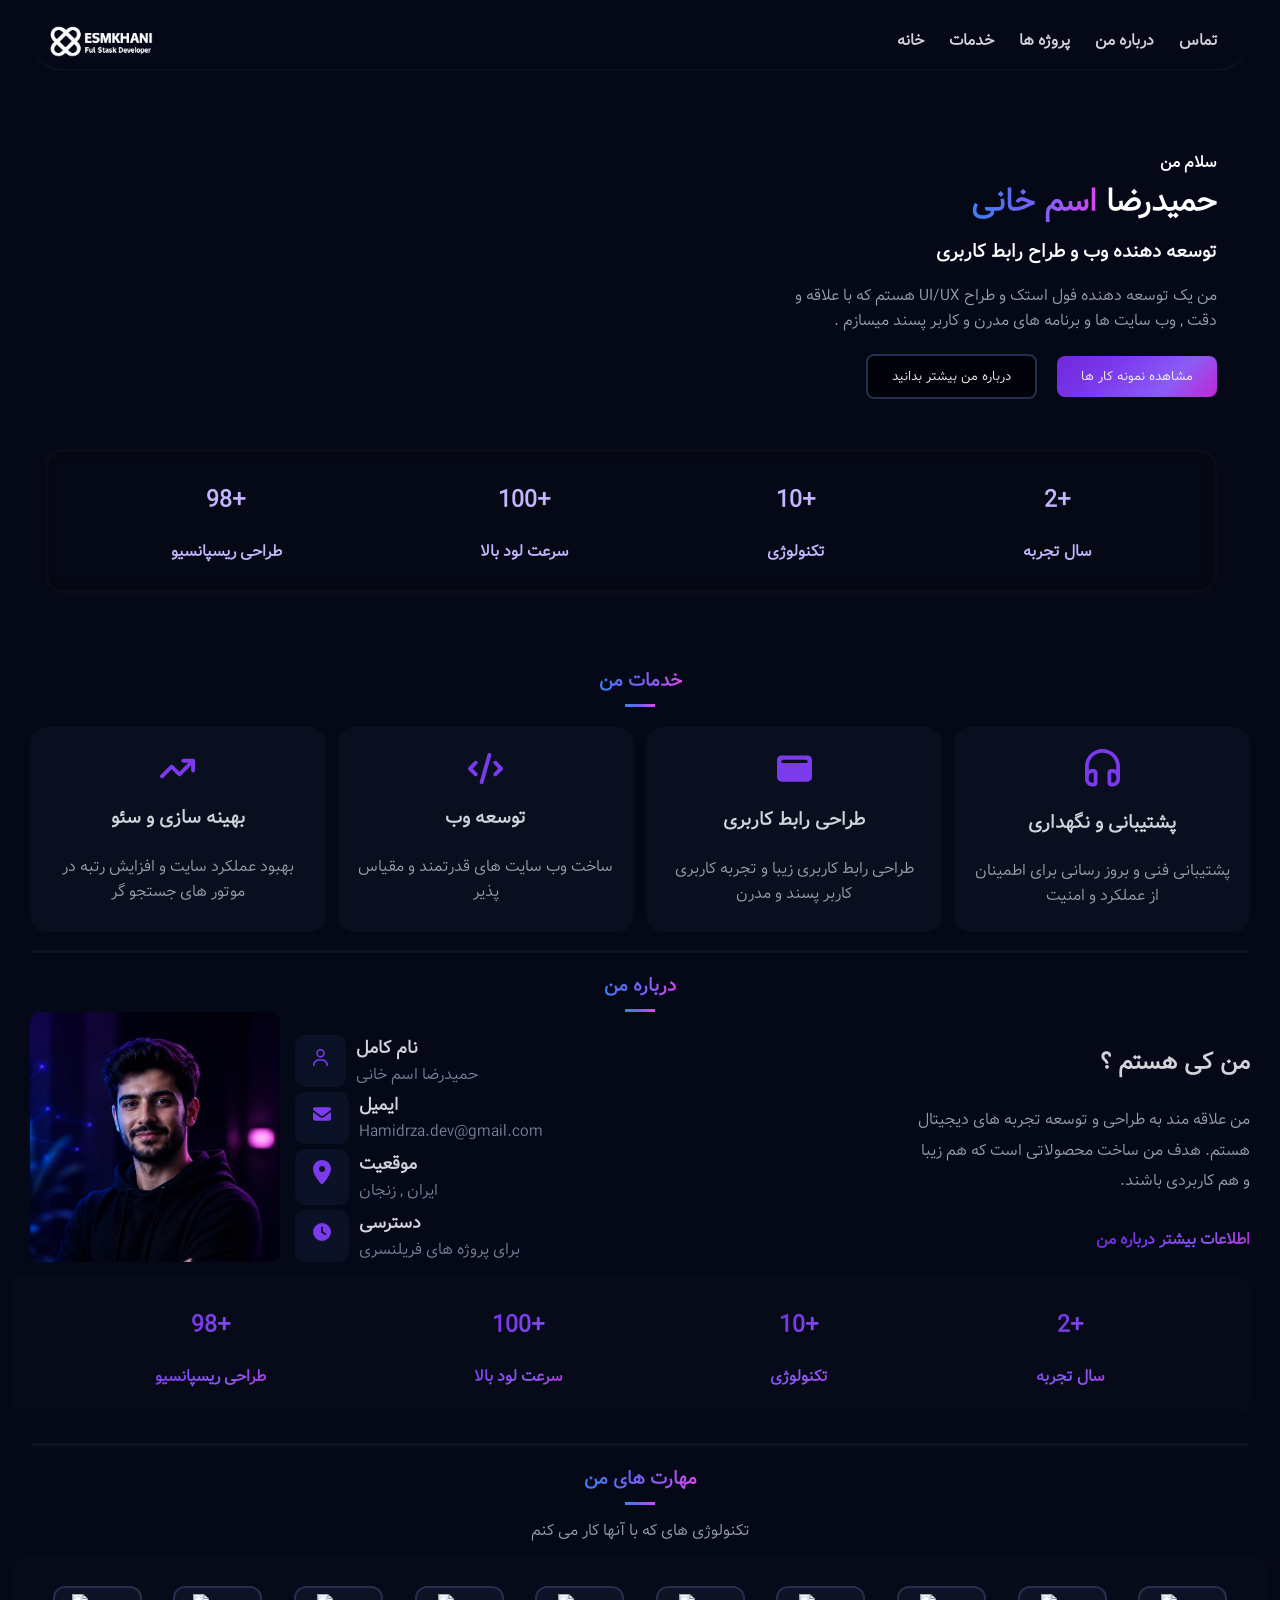
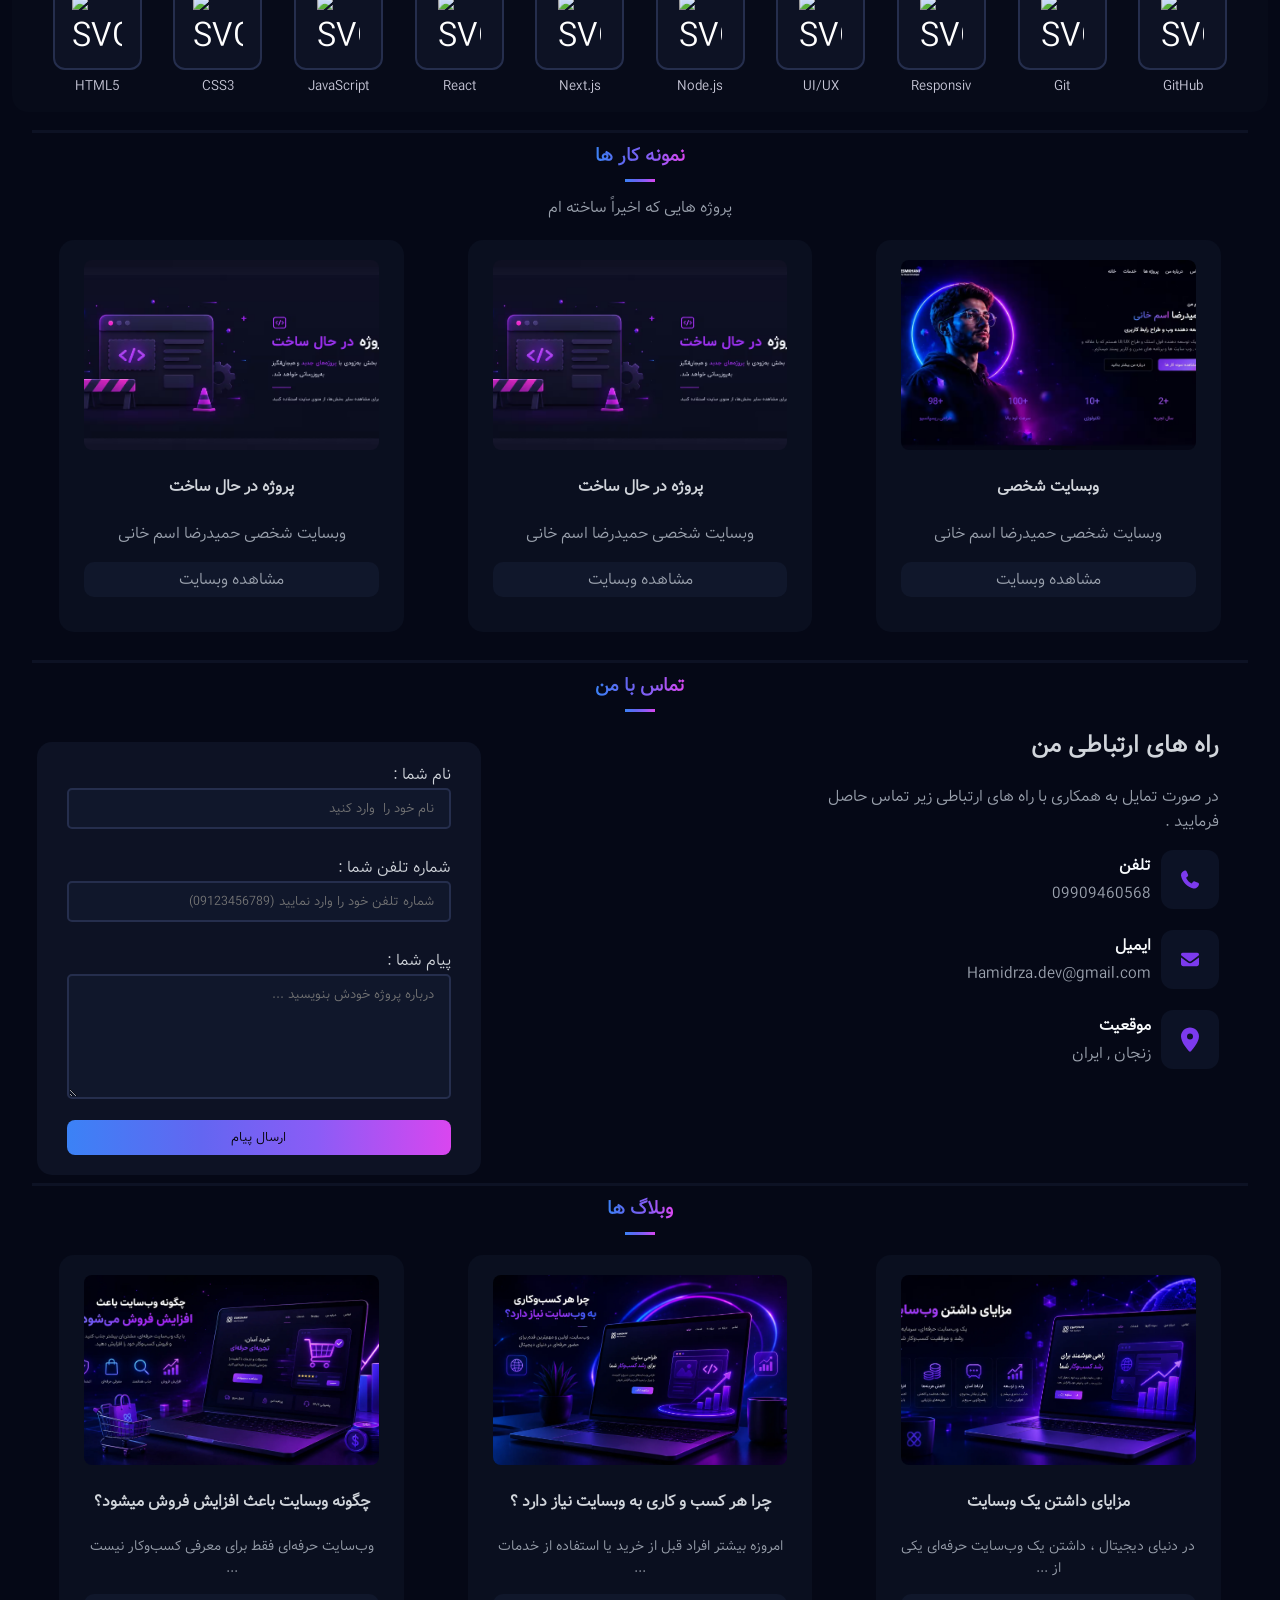
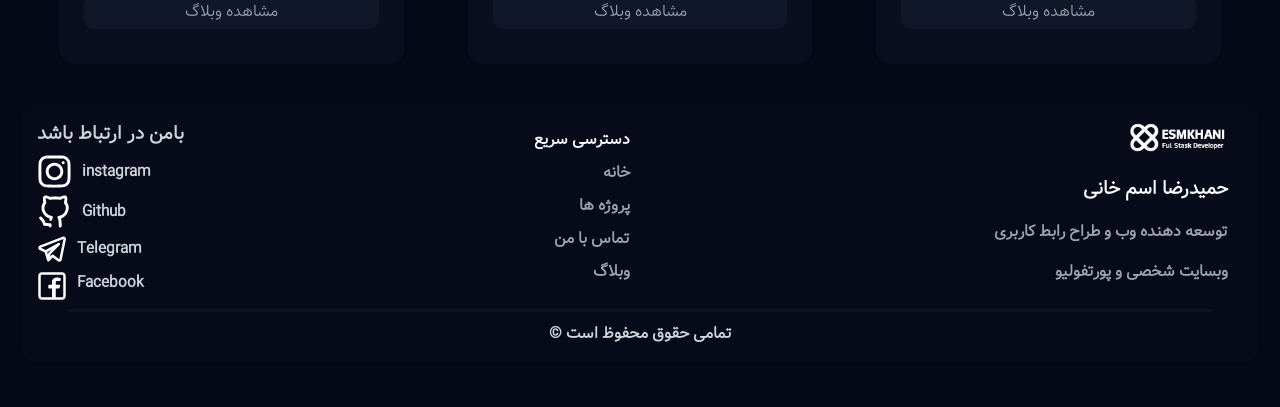
==== index.html @ 7248d500 "Add files via upload" ====
<!DOCTYPE html>
<html lang="fa">

    <head>
        <meta charset="UTF-8">
        <meta name="viewport" content="width=device-width, initial-scale=1.0">
        <title>وبسایت شخصی حمیدرضا اسم خانی | توسعه دهنده وب</title>
        <!-- CSS Links -->
        <link rel="stylesheet" href="/assets/CSS/Style.css">
        <!-- Favicon links -->
        <link rel="shortcut icon" href="/assets/Images/Navbar/icon.svg"
            type="image/x-icon" width="500px">
        <!-- Font-Load -->
        <link rel="preload" href="/assets/Fonts/Vazir-Font/Vazir-Light.woff2"
            as="font" type="font/woff2" crossorigin>
        <!-- Hero -->
        <link rel="preload" as="image" href="/assets/Images/Hero/Hero-bg.avif"
            fetchpriority="high">
        <link rel="preload" as="image"
            href="/assets/Images/Hero/Hero-bg-Mobile.avif" fetchpriority="high">
    </head>

    <body>
        <!-- NAV -->
        <nav id="navbar">
            <div class="navbar-content">
                <div class="nav-logo-icon"><img
                        src="/assets/Images/Navbar/logo.svg" alt="Navbar-Logo"
                        width="140px"
                        fetchpriority="high"></div>
                <ul class="nav-links">
                    <li><a href="#home" class="active">خانه</a></li>
                    <li><a href="#services">خدمات</a></li>
                    <li><a href="#projects">پروژه ها</a></li>
                    <li><a href="#about">درباره من</a></li>
                    <li><a href="#contact">تماس</a></li>
                </ul>
                <svg xmlns="http://www.w3.org/2000/svg" id="bars"
                    viewBox="0 0 448 512"><!--!Font Awesome Free v7.3.0 by @fontawesome - https://fontawesome.com License - https://fontawesome.com/license/free Copyright 2026 Fonticons, Inc.-->
                    <path fill="currentColor"
                        d="M0 96C0 78.3 14.3 64 32 64l384 0c17.7 0 32 14.3 32 32s-14.3 32-32 32L32 128C14.3 128 0 113.7 0 96zM0 256c0-17.7 14.3-32 32-32l384 0c17.7 0 32 14.3 32 32s-14.3 32-32 32L32 288c-17.7 0-32-14.3-32-32zM448 416c0 17.7-14.3 32-32 32L32 448c-17.7 0-32-14.3-32-32s14.3-32 32-32l384 0c17.7 0 32 14.3 32 32z" />
                </svg>
            </div>
            <!-- hidden  -->
            <div class="logo-nav">
                <img src="/assets/images/Navbar/logo.svg" alt="navbar-logo"
                    loading="lazy" />
            </div>

            <div class="mobile-list" dir="rtl">
                <div class="logo-in-list">
                    <img src="/assets/Images/Navbar/icon.svg" alt="logo"
                        loading="lazy" />
                    <svg xmlns="http://www.w3.org/2000/svg" id="xmark"
                        viewBox="0 0 384 512"><!--!Font Awesome Free v7.3.0 by @fontawesome - https://fontawesome.com License - https://fontawesome.com/license/free Copyright 2026 Fonticons, Inc.-->
                        <path fill="currentColor"
                            d="M55.1 73.4c-12.5-12.5-32.8-12.5-45.3 0s-12.5 32.8 0 45.3L147.2 256 9.9 393.4c-12.5 12.5-12.5 32.8 0 45.3s32.8 12.5 45.3 0L192.5 301.3 329.9 438.6c12.5 12.5 32.8 12.5 45.3 0s12.5-32.8 0-45.3L237.8 256 375.1 118.6c12.5-12.5 12.5-32.8 0-45.3s-32.8-12.5-45.3 0L192.5 210.7 55.1 73.4z" />
                    </svg>
                </div>
                <div class="list-in">
                    <ul>
                        <li>
                            <svg xmlns="http://www.w3.org/2000/svg" id="home"
                                viewBox="0 0 512 512"><!--!Font Awesome Free v7.3.0 by @fontawesome - https://fontawesome.com License - https://fontawesome.com/license/free Copyright 2026 Fonticons, Inc.-->
                                <path fill="currentColor"
                                    d="M240 6.1c9.1-8.2 22.9-8.2 32 0l232 208c9.9 8.8 10.7 24 1.8 33.9s-24 10.7-33.9 1.8l-8-7.2 0 205.3c0 35.3-28.7 64-64 64l-288 0c-35.3 0-64-28.7-64-64l0-205.3-8 7.2c-9.9 8.8-25 8-33.9-1.8s-8-25 1.8-33.9L240 6.1zm16 50.1L96 199.7 96 448c0 8.8 7.2 16 16 16l48 0 0-104c0-39.8 32.2-72 72-72l48 0c39.8 0 72 32.2 72 72l0 104 48 0c8.8 0 16-7.2 16-16l0-248.3-160-143.4zM208 464l96 0 0-104c0-13.3-10.7-24-24-24l-48 0c-13.3 0-24 10.7-24 24l0 104z" />
                            </svg> <a href="#hero">
                                خانه
                            </a>
                        </li>
                        <li>
                            <svg xmlns="http://www.w3.org/2000/svg" id="user"
                                viewBox="0 0 448 512"><!--!Font Awesome Free v7.3.0 by @fontawesome - https://fontawesome.com License - https://fontawesome.com/license/free Copyright 2026 Fonticons, Inc.-->
                                <path fill="currentColor"
                                    d="M144 128a80 80 0 1 1 160 0 80 80 0 1 1 -160 0zm208 0a128 128 0 1 0 -256 0 128 128 0 1 0 256 0zM48 480c0-70.7 57.3-128 128-128l96 0c70.7 0 128 57.3 128 128l0 8c0 13.3 10.7 24 24 24s24-10.7 24-24l0-8c0-97.2-78.8-176-176-176l-96 0C78.8 304 0 382.8 0 480l0 8c0 13.3 10.7 24 24 24s24-10.7 24-24l0-8z" />
                            </svg> <a href="#about">
                                درباره من
                            </a>
                        </li>
                        <li>
                            <svg xmlns="http://www.w3.org/2000/svg"
                                id="open-folder"
                                viewBox="0 0 576 512"><!--!Font Awesome Free v7.3.0 by @fontawesome - https://fontawesome.com License - https://fontawesome.com/license/free Copyright 2026 Fonticons, Inc.-->
                                <path fill="currentColor"
                                    d="M97.5 400l50-160 379.4 0-50 160-379.4 0zm190.7 48L477 448c21 0 39.6-13.6 45.8-33.7l50-160c9.7-30.9-13.4-62.3-45.8-62.3l-379.4 0c-21 0-39.6 13.6-45.8 33.7L80.2 294.4 80.2 96c0-8.8 7.2-16 16-16l138.7 0c3.5 0 6.8 1.1 9.6 3.2L282.9 112c13.8 10.4 30.7 16 48 16l117.3 0c8.8 0 16 7.2 16 16l48 0c0-35.3-28.7-64-64-64L330.9 80c-6.9 0-13.7-2.2-19.2-6.4L273.3 44.8C262.2 36.5 248.8 32 234.9 32L96.2 32c-35.3 0-64 28.7-64 64l0 288c0 35.3 28.7 64 64 64l192 0z" />
                            </svg> <a href="#projects">پروژه ها</a>
                        </li>
                        <li>
                            <svg xmlns="http://www.w3.org/2000/svg"
                                id="laptop-code"
                                viewBox="0 0 640 512"><!--!Font Awesome Free v7.3.0 by @fontawesome - https://fontawesome.com License - https://fontawesome.com/license/free Copyright 2026 Fonticons, Inc.-->
                                <path fill="currentColor"
                                    d="M64 96c0-35.3 28.7-64 64-64l384 0c35.3 0 64 28.7 64 64l0 240-64 0 0-240-384 0 0 240-64 0 0-240zM0 403.2C0 392.6 8.6 384 19.2 384l601.6 0c10.6 0 19.2 8.6 19.2 19.2 0 42.4-34.4 76.8-76.8 76.8L76.8 480C34.4 480 0 445.6 0 403.2zM281 209l-31 31 31 31c9.4 9.4 9.4 24.6 0 33.9s-24.6 9.4-33.9 0l-48-48c-9.4-9.4-9.4-24.6 0-33.9l48-48c9.4-9.4 24.6-9.4 33.9 0s9.4 24.6 0 33.9zM393 175l48 48c9.4 9.4 9.4 24.6 0 33.9l-48 48c-9.4 9.4-24.6 9.4-33.9 0s-9.4-24.6 0-33.9l31-31-31-31c-9.4-9.4-9.4-24.6 0-33.9s24.6-9.4 33.9 0z" />
                            </svg> <a href="#service">خدمات</a>
                        </li>
                        <li>
                            <svg xmlns="http://www.w3.org/2000/svg" id="phone"
                                viewBox="0 0 512 512"><!--!Font Awesome Free v7.3.0 by @fontawesome - https://fontawesome.com License - https://fontawesome.com/license/free Copyright 2026 Fonticons, Inc.-->
                                <path fill="currentColor"
                                    d="M160.2 25C152.3 6.1 131.7-3.9 112.1 1.4l-5.5 1.5c-64.6 17.6-119.8 80.2-103.7 156.4 37.1 175 174.8 312.7 349.8 349.8 76.3 16.2 138.8-39.1 156.4-103.7l1.5-5.5c5.4-19.7-4.7-40.3-23.5-48.1l-97.3-40.5c-16.5-6.9-35.6-2.1-47 11.8l-38.6 47.2C233.9 335.4 177.3 277 144.8 205.3L189 169.3c13.9-11.3 18.6-30.4 11.8-47L160.2 25z" />
                            </svg> <a href="#">تماس با من</a>
                        </li>
                    </ul>
                </div>
            </div>
        </nav>
        <!-- HERO -->
        <section id="Hero" dir="rtl">
            <div class="hero-overlay"></div>
            <div class="hero-texts">
                <h4>سلام من</h4>
                <h1>حمیدرضا <span class="span-hero">اسم خانی</span></h1>
                <h3>توسعه دهنده وب و طراح رابط کاربری</h3>
                <p>من یک توسعه دهنده فول استک و طراح UI/UX هستم که با علاقه
                    و<br>دقت , وب سایت ها و برنامه های مدرن و کاربر
                    پسند میسازم .</p>
                <button class="btn-hero btn-1"><a href>مشاهده نمونه کار
                        ها</a></button><button class="btn-hero btn-2"><a
                        href>درباره من بیشتر بدانید</a></button>
            </div>
            <div class="hero-card">
                <div class="card-hero">
                    <h1>+2</h1>
                    <p>سال تجربه</p>
                </div>
                <div class="card-hero">
                    <h1>+10</h1>
                    <p>تکنولوژی</p>
                </div>
                <div class="card-hero">
                    <h1>+100</h1>
                    <p>سرعت لود بالا</p>
                </div>
                <div class="card-hero">
                    <h1>+98</h1>
                    <p>طراحی ریسپانسیو</p>
                </div>
            </div>
        </section>
        <!-- services -->
        <section id="service">
            <a href id="services" aria-label="services"></a>
            <div class="title">
                <h3>خدمات من</h3>
            </div>
            <div class="service-cards">
                <div class="service-card"> <svg
                        xmlns="http://www.w3.org/2000/svg" id="arrow-trend-up"
                        viewBox="0 0 576 512"><!--!Font Awesome Pro v7.3.0 by @fontawesome - https://fontawesome.com License - https://fontawesome.com/license (Commercial License) Copyright 2026 Fonticons, Inc.-->
                        <path fill="currentColor"
                            d="M384 160c-17.7 0-32-14.3-32-32s14.3-32 32-32l160 0c17.7 0 32 14.3 32 32l0 160c0 17.7-14.3 32-32 32s-32-14.3-32-32l0-82.7-169.4 169.4c-12.5 12.5-32.8 12.5-45.3 0L192 269.3 54.6 406.6c-12.5 12.5-32.8 12.5-45.3 0s-12.5-32.8 0-45.3l160-160c12.5-12.5 32.8-12.5 45.3 0L320 306.7 466.7 160 384 160z" />
                    </svg>
                    <h3>بهینه سازی و سئو</h3>
                    <p>بهبود عملکرد سایت و افزایش رتبه در موتور های جستجو گر</p>
                </div>
                <div class="service-card"><svg
                        xmlns="http://www.w3.org/2000/svg" id="code"
                        viewBox="0 0 576 512"><!--!Font Awesome Free v7.3.0 by @fontawesome - https://fontawesome.com License - https://fontawesome.com/license/free Copyright 2026 Fonticons, Inc.-->
                        <path fill="currentColor"
                            d="M360.8 1.2c-17-4.9-34.7 5-39.6 22l-128 448c-4.9 17 5 34.7 22 39.6s34.7-5 39.6-22l128-448c4.9-17-5-34.7-22-39.6zm64.6 136.1c-12.5 12.5-12.5 32.8 0 45.3l73.4 73.4-73.4 73.4c-12.5 12.5-12.5 32.8 0 45.3s32.8 12.5 45.3 0l96-96c12.5-12.5 12.5-32.8 0-45.3l-96-96c-12.5-12.5-32.8-12.5-45.3 0zm-274.7 0c-12.5-12.5-32.8-12.5-45.3 0l-96 96c-12.5 12.5-12.5 32.8 0 45.3l96 96c12.5 12.5 32.8 12.5 45.3 0s12.5-32.8 0-45.3L77.3 256 150.6 182.6c12.5-12.5 12.5-32.8 0-45.3z" />
                    </svg>
                    <h3>توسعه وب</h3>
                    <p>ساخت وب سایت های قدرتمند و مقیاس پذیر</p>
                </div>
                <div class="service-card"><svg
                        xmlns="http://www.w3.org/2000/svg" id="window-maximize"
                        viewBox="0 0 512 512"><!--!Font Awesome Free v7.3.0 by @fontawesome - https://fontawesome.com License - https://fontawesome.com/license/free Copyright 2026 Fonticons, Inc.-->
                        <path fill="currentColor"
                            d="M64 64C28.7 64 0 92.7 0 128L0 384c0 35.3 28.7 64 64 64l384 0c35.3 0 64-28.7 64-64l0-256c0-35.3-28.7-64-64-64L64 64zm24 64l336 0c13.3 0 24 10.7 24 24s-10.7 24-24 24L88 176c-13.3 0-24-10.7-24-24s10.7-24 24-24z" />
                    </svg>
                    <h3>طراحی رابط کاربری</h3>
                    <p>طراحی رابط کاربری زیبا و تجربه کاربری کاربر
                        پسند و مدرن</p>
                </div>
                <div class="service-card"><svg
                        xmlns="http://www.w3.org/2000/svg" id="headset"
                        viewBox="0 0 448 512"><!--!Font Awesome Free v7.3.0 by @fontawesome - https://fontawesome.com License - https://fontawesome.com/license/free Copyright 2026 Fonticons, Inc.-->
                        <path fill="currentColor"
                            d="M48 224c0-97.2 78.8-176 176-176s176 78.8 176 176l0 44.8c-14.1-8.2-30.5-12.8-48-12.8l-16 0c-26.5 0-48 21.5-48 48l0 128c0 26.5 21.5 48 48 48l16 0c53 0 96-43 96-96l0-160C448 100.3 347.7 0 224 0S0 100.3 0 224L0 384c0 53 43 96 96 96l16 0c26.5 0 48-21.5 48-48l0-128c0-26.5-21.5-48-48-48l-16 0c-17.5 0-33.9 4.7-48 12.8L48 224zm0 128c0-26.5 21.5-48 48-48l16 0 0 128-16 0c-26.5 0-48-21.5-48-48l0-32zm352 0l0 32c0 26.5-21.5 48-48 48l-16 0 0-128 16 0c26.5 0 48 21.5 48 48z" />
                    </svg>
                    <h3>پشتیبانی و نگهداری</h3>
                    <p>پشتیبانی فنی و بروز رسانی برای اطمینان از
                        عملکرد و امنیت</p>
                </div>
            </div>
        </section>
        <hr>
        <!-- About -->
        <section id="About" dir="rtl">
            <a href id="about" aria-label="about"></a>
            <div class="title">
                <h3>درباره من</h3>
            </div>
            <div class="about">
                <div class="about-texts">
                    <h3>من کی هستم ؟</h3>
                    <p>من علاقه مند به طراحی و توسعه تجربه های دیجیتال <br>هستم.
                        هدف من ساخت محصولاتی است که هم زیبا<br> و
                        هم
                        کاربردی
                        باشند.</p>
                    <a href>اطلاعات بیشتر درباره من</a><i></i>
                </div>
                <div class="about-card">
                    <div class="cards-about" dir="rtl">
                        <div class="about-cards" dir="ltr">
                            <div class="i-in"><svg
                                    xmlns="http://www.w3.org/2000/svg" id="user"
                                    viewBox="0 0 448 512"><!--!Font Awesome Free v7.3.0 by @fontawesome - https://fontawesome.com License - https://fontawesome.com/license/free Copyright 2026 Fonticons, Inc.-->
                                    <path fill="currentColor"
                                        d="M144 128a80 80 0 1 1 160 0 80 80 0 1 1 -160 0zm208 0a128 128 0 1 0 -256 0 128 128 0 1 0 256 0zM48 480c0-70.7 57.3-128 128-128l96 0c70.7 0 128 57.3 128 128l0 8c0 13.3 10.7 24 24 24s24-10.7 24-24l0-8c0-97.2-78.8-176-176-176l-96 0C78.8 304 0 382.8 0 480l0 8c0 13.3 10.7 24 24 24s24-10.7 24-24l0-8z" />
                                </svg></div>
                            <div class="text-card-abt">
                                <p>نام کامل</p>
                                <p>حمیدرضا اسم خانی</p>
                            </div>
                        </div>
                        <div class="about-cards" dir="ltr">
                            <div class="i-in"> <svg
                                    xmlns="http://www.w3.org/2000/svg"
                                    id="email"
                                    viewBox="0 0 512 512"><!--!Font Awesome Free v7.3.0 by @fontawesome - https://fontawesome.com License - https://fontawesome.com/license/free Copyright 2026 Fonticons, Inc.-->
                                    <path fill="currentColor"
                                        d="M48 64c-26.5 0-48 21.5-48 48 0 15.1 7.1 29.3 19.2 38.4l208 156c17.1 12.8 40.5 12.8 57.6 0l208-156c12.1-9.1 19.2-23.3 19.2-38.4 0-26.5-21.5-48-48-48L48 64zM0 196L0 384c0 35.3 28.7 64 64 64l384 0c35.3 0 64-28.7 64-64l0-188-198.4 148.8c-34.1 25.6-81.1 25.6-115.2 0L0 196z" />
                                </svg></div>
                            <div class="text-card-abt">
                                <p>ایمیل</p>
                                <p>Hamidrza.dev@gmail.com</p>
                            </div>
                        </div>
                        <div class="about-cards" dir="ltr">
                            <div class="i-in"><svg
                                    xmlns="http://www.w3.org/2000/svg"
                                    id="location"
                                    viewBox="0 0 384 512"><!--!Font Awesome Free v7.3.0 by @fontawesome - https://fontawesome.com License - https://fontawesome.com/license/free Copyright 2026 Fonticons, Inc.-->
                                    <path fill="currentColor"
                                        d="M0 188.6C0 84.4 86 0 192 0S384 84.4 384 188.6c0 119.3-120.2 262.3-170.4 316.8-11.8 12.8-31.5 12.8-43.3 0-50.2-54.5-170.4-197.5-170.4-316.8zM192 256a64 64 0 1 0 0-128 64 64 0 1 0 0 128z" />
                                </svg></div>
                            <div class="text-card-abt">
                                <p>موقعیت</p>
                                <p>ایران , زنجان</p>
                            </div>
                        </div>
                        <div class="about-cards" dir="ltr">
                            <div class="i-in"> <svg
                                    xmlns="http://www.w3.org/2000/svg"
                                    id="clock"
                                    viewBox="0 0 512 512"><!--!Font Awesome Free v7.3.0 by @fontawesome - https://fontawesome.com License - https://fontawesome.com/license/free Copyright 2026 Fonticons, Inc.-->
                                    <path fill="currentColor"
                                        d="M256 0a256 256 0 1 1 0 512 256 256 0 1 1 0-512zM232 120l0 136c0 8 4 15.5 10.7 20l96 64c11 7.4 25.9 4.4 33.3-6.7s4.4-25.9-6.7-33.3L280 243.2 280 120c0-13.3-10.7-24-24-24s-24 10.7-24 24z" />
                                </svg></div>
                            <div class="text-card-abt">
                                <p>دسترسی</p>
                                <p>برای پروژه های فریلنسری</p>
                            </div>
                        </div>
                    </div>
                    <img src="/assets/Images/About/About.avif" alt="About"
                        width="280px" height="280px" loading="lazy">
                </div>
            </div>
            <div class="hero-card1">
                <div class="card-hero1">
                    <h1>+2</h1>
                    <p>سال تجربه</p>
                </div>
                <div class="card-hero1">
                    <h1>+10</h1>
                    <p>تکنولوژی</p>
                </div>
                <div class="card-hero1">
                    <h1>+100</h1>
                    <p>سرعت لود بالا</p>
                </div>
                <div class="card-hero1">
                    <h1>+98</h1>
                    <p>طراحی ریسپانسیو</p>
                </div>
            </div>
        </section>
        <hr>
        <!-- Skills -->
        <section id="skill">
            <div class="title-siklls">
                <div class="title">
                    <h3>مهارت های من</h3>
                </div>
                <p>تکنولوژی های که با آنها کار می کنم </p>
            </div>
            <div class="card">
                <div class="title1">
                    <svg width="22" height="22" viewBox="0 0 24 24"
                        fill="currentColor">
                        <path
                            d="M12 2L2 7l10 5 10-5-10-5zM2 17l10 5 10-5M2 12l10 5 10-5" />
                    </svg>
                    مهارت ها
                </div>

                <div class="stack-flex">
                    <div class="stack-item">
                        <div class="icon-box"><img
                                src="/assets/images/Skills/icons8-html-5-48.svg"
                                alt="SVG" width="50px"
                                loading="lazy">
                        </div>
                        <span>HTML5</span>
                    </div>
                    <div class="stack-item">
                        <div class="icon-box"><img
                                src="/assets/images/Skills/icons8-css3-96.svg"
                                alt="SVG" width="50px"
                                loading="lazy">
                        </div>
                        <span>CSS3</span>
                    </div>
                    <div class="stack-item">
                        <div class="icon-box"><img
                                src="/assets/images/Skills/javascript-svgrepo-com.svg"
                                alt="SVG"
                                loading="lazy" width="43px"></div>
                        <span>JavaScript</span>
                    </div>
                    <div class="stack-item">
                        <div class="icon-box"><img
                                src="/assets/images/Skills/react-svgrepo-com.svg"
                                alt="SVG" width="43px"
                                loading="lazy">
                        </div>
                        <span>React</span>
                    </div>
                    <div class="stack-item">
                        <div class="icon-box"><img
                                src="/assets/images/Skills/next-dot-js-svgrepo-com.svg"
                                alt="SVG"
                                width="43px" loading="lazy"></div>
                        <span>Next.js</span>
                    </div>
                    <div class="stack-item">
                        <div class="icon-box"><img
                                src="/assets/images/Skills/node-js-svgrepo-com.svg"
                                alt="SVG"
                                width="43px" loading="lazy">
                        </div>
                        <span>Node.js</span>
                    </div>
                    <div class="stack-item">
                        <div class="icon-box"><img
                                src="/assets/images/Skills/design-systems-svgrepo-com.svg"
                                alt="SVG"
                                loading="lazy" width="43px"></div>
                        <span>UI/UX</span>
                    </div>
                    <div class="stack-item">
                        <div class="icon-box">
                            <img
                                src="/assets/images/Skills/website-program-svgrepo-com-1.svg"
                                alt="SVG" width="43px">
                        </div>
                        <span>Responsiv</span>
                    </div>
                    <div class="stack-item">
                        <div class="icon-box"><img
                                src="/assets/images/Skills/git-svgrepo-com.svg"
                                alt="SVG" width="43px"
                                loading="lazy">
                        </div>
                        <span>Git</span>
                    </div>
                    <div class="stack-item">
                        <div class="icon-box"><img
                                src="/assets/images/Skills/github-color-svgrepo-com.svg"
                                alt="SVG"
                                width="43px" loading="lazy"></div>
                        <span>GitHub</span>
                    </div>

                </div>
            </div>
        </section>
        <hr>
        <!-- projects -->
        <section id="Projects">
            <a href="#" id="projects"></a>
            <div class="title-siklls">

                <div class="title">
                    <h3>نمونه کار ها</h3>
                </div>
                <p>پروژه هایی که اخیراً ساخته ام</p>
            </div>
            <div class="card-Projects" dir="rtl">
                <div class="card-project"><img
                        src="/assets/Images/Projects/Projects-pic.avif"
                        alt="image" loading="lazy">
                    <h4>وبسایت شخصی</h4>
                    <p>وبسایت شخصی حمیدرضا اسم خانی</p><button><a href>مشاهده
                            وبسایت</a></button>
                </div>
                <div class="card-project"><img
                        src="/assets/Images/Projects/projeect-img.avif"
                        alt="image" loading="lazy">
                    <h4>پروژه در حال ساخت</h4>
                    <p>وبسایت شخصی حمیدرضا اسم خانی</p><button><a href>مشاهده
                            وبسایت</a></button>
                </div>
                <div class="card-project"><img
                        src="/assets/Images/Projects/projeect-img.avif"
                        alt="image" loading="lazy">
                    <h4>پروژه در حال ساخت</h4>
                    <p>وبسایت شخصی حمیدرضا اسم خانی</p><button><a href>مشاهده
                            وبسایت</a></button>
                </div>
            </div>
        </section>
        <hr>
        <!-- contact -->
        <section id="contact" dir="rtl">
            <a href="#" id="contact"></a>
            <div class="title">
                <h3>تماس با من</h3>
            </div>
            <div class="cont-c">
                <div class="txt-cont">
                    <h2 class="p-i">راه های ارتباطی من</h2>
                    <p class="p-i">در صورت تمایل به همکاری با راه های ارتباطی
                        زیر تماس حاصل <br>فرمایید .</p>
                    <div class="cont">
                        <div class="contact"><svg
                                xmlns="http://www.w3.org/2000/svg" id="phone"
                                viewBox="0 0 512 512"><!--!Font Awesome Free v7.3.0 by @fontawesome - https://fontawesome.com License - https://fontawesome.com/license/free Copyright 2026 Fonticons, Inc.-->
                                <path fill="currentColor"
                                    d="M160.2 25C152.3 6.1 131.7-3.9 112.1 1.4l-5.5 1.5c-64.6 17.6-119.8 80.2-103.7 156.4 37.1 175 174.8 312.7 349.8 349.8 76.3 16.2 138.8-39.1 156.4-103.7l1.5-5.5c5.4-19.7-4.7-40.3-23.5-48.1l-97.3-40.5c-16.5-6.9-35.6-2.1-47 11.8l-38.6 47.2C233.9 335.4 177.3 277 144.8 205.3L189 169.3c13.9-11.3 18.6-30.4 11.8-47L160.2 25z" />
                            </svg>
                            <div class="cont-txt">
                                <p>تلفن</p>
                                <p>09909460568</p>
                            </div>
                        </div>
                        <div class="contact">
                            <svg xmlns="http://www.w3.org/2000/svg" id="email"
                                viewBox="0 0 512 512"><!--!Font Awesome Free v7.3.0 by @fontawesome - https://fontawesome.com License - https://fontawesome.com/license/free Copyright 2026 Fonticons, Inc.-->
                                <path fill="currentColor"
                                    d="M48 64c-26.5 0-48 21.5-48 48 0 15.1 7.1 29.3 19.2 38.4l208 156c17.1 12.8 40.5 12.8 57.6 0l208-156c12.1-9.1 19.2-23.3 19.2-38.4 0-26.5-21.5-48-48-48L48 64zM0 196L0 384c0 35.3 28.7 64 64 64l384 0c35.3 0 64-28.7 64-64l0-188-198.4 148.8c-34.1 25.6-81.1 25.6-115.2 0L0 196z" />
                            </svg>
                            <div class="cont-txt">
                                <p>ایمیل</p>
                                <p>Hamidrza.dev@gmail.com</p>
                            </div>
                        </div>
                        <div class="contact">
                            <svg xmlns="http://www.w3.org/2000/svg"
                                id="location"
                                viewBox="0 0 384 512"><!--!Font Awesome Free v7.3.0 by @fontawesome - https://fontawesome.com License - https://fontawesome.com/license/free Copyright 2026 Fonticons, Inc.-->
                                <path fill="currentColor"
                                    d="M0 188.6C0 84.4 86 0 192 0S384 84.4 384 188.6c0 119.3-120.2 262.3-170.4 316.8-11.8 12.8-31.5 12.8-43.3 0-50.2-54.5-170.4-197.5-170.4-316.8zM192 256a64 64 0 1 0 0-128 64 64 0 1 0 0 128z" />
                            </svg>
                            <div class="cont-txt">
                                <p>موقعیت</p>
                                <p>زنجان , ایران</p>
                            </div>
                        </div>
                    </div>
                </div>
                <div class="form">
                    <label for="input-form">نام شما :</label>
                    <input type="text" class="input-form"
                        placeholder="نام خود را  وارد کنید">
                    <br>
                    <label for="input-form">شماره تلفن شما :</label><input
                        type="tel" maxlength="11" pattern="[0-9]{11}"
                        inputmode="numeric"
                        oninput="this.value = this.value.replace(/\D/g, '').slice(0, 11)"
                        dir="rtl"
                        class="input-form"
                        placeholder="شماره تلفن خود را وارد نمایید (09123456789)">
                    <br>
                    <label for="textarea">پیام شما :</label><textarea rows="5"
                        placeholder="درباره پروژه خودش بنویسید ..."></textarea>
                    <button>ارسال پیام</button>
                </div>
            </div>
        </section>
        <hr>
        <!-- weblogs -->
        <section id="weblogs">
            <a href="#" id="weblog"></a>
            <div class="title">
                <h3>وبلاگ ها</h3>
            </div>
            <div class="card-Projects" dir="rtl">
                <div class="card-project"><img
                        src="/assets/Images/Weblogs/blog-1.webp" alt="image"
                        loading="lazy">
                    <h4>مزایای داشتن یک وبسایت</h4>
                    <p class="blog-p">در دنیای دیجیتال ، داشتن یک وب‌سایت
                        حرفه‌ای یکی از ...</p><button><a
                            href="/blog-1.html">مشاهده وبلاگ</a></button>
                </div>
                <div class="card-project"><img
                        src="/assets/Images/Weblogs/blog-2.webp" alt="image"
                        loading="lazy">
                    <h4>چرا هر کسب و کاری به وبسایت نیاز دارد ؟</h4>
                    <p class="blog-p">امروزه بیشتر افراد قبل از خرید یا استفاده
                        از خدمات ...</p><button><a href="/blog-2.html">مشاهده
                            وبلاگ</a></button>
                </div>
                <div class="card-project"><img
                        src="/assets/Images/Weblogs/blog-3.webp" alt="image"
                        loading="lazy">
                    <h4>چگونه وبسایت باعث افزایش فروش میشود؟</h4>
                    <p class="blog-p">وب‌سایت حرفه‌ای فقط برای معرفی کسب‌وکار
                        نیست ...</p><button><a href="/blog-3.html">مشاهده
                            وبلاگ</a></button>
                </div>
            </div>
        </section>
        <!-- footer -->
        <section id="footer" dir="rtl">
            <div class="footer">
                <div class="right-sec">
                    <img src="/assets/Images/Navbar/logo.svg"
                        alt="logo">
                    <h3>حمیدرضا اسم خانی</h3>
                    <h4>توسعه دهنده وب و طراح رابط کاربری</h4>
                    <h4>وبسایت شخصی و پورتفولیو</h4>
                </div>
                <div class="center-sec">
                    <h4 style="color: var(--text);">دسترسی سریع</h4>
                    <h4><a href="#home">خانه</a></h4>
                    <h4><a href="#projects">پروژه ها</a></h4>
                    <h4><a href="#contact">تماس با من</a></h4>
                    <h4><a href="#weblog">وبلاگ</a></h4>
                </div>
                <div class="left-sec" dir="ltr">
                    <h3>بامن در ارتباط باشد</h3>
                    <a href="https://instagram.com/"> <img
                            src="/assets/Images/Footer/instagram-svgrepo-com-2.svg"
                            alt>
                            instagram
                    </a>
                     <a href="https://github.com/"> <img   class="github"
                            src="/assets/Images/Footer/github-svgrepo-com.svg"
                            alt>
                            Github
                    </a>
                    <a href="https://t.me/"> <img style="width: 30px;"
                            src="/assets/Images/Footer/telegram-svgrepo-com-1.svg"
                            alt>
                            Telegram
                    </a>
                    <a href="https://facebook.com/"> <img style="width: 30px; margin-top: 7px;"
                            src="/assets/Images/Footer/facebook-svgrepo-com.svg"
                            alt>
                            Facebook
                    </a>
                </div>
            </div>
            <hr>
            <div class="btm-sec">
                <h4>تمامی حقوق محفوظ است ©</h4>
            </div>
        </section>
        <!-- JavaScript Links -->
        <script src="/assets/JS/Scripts.js" defer></script>
    </body>

</html>
---- assets/CSS/Style.css ----
/* body */
body {
    font-family: "Vazir";
    background: var(--background);
    margin: 0;
    font-size: 1em;
    padding: 0 0 0 0;
    padding-bottom: 25px;
}

#body {
    background-color: var(--background-soft);
}

* {
    font-display: swap;
    font-family: "Vazir";
}

::-webkit-scrollbar {
    width: 5px;
}

::-webkit-scrollbar-track {
    background: var(--background);
}

::-webkit-scrollbar-thumb {
    background: var(--gradient-primary);
    border-radius: 5px;
}

@media screen and (max-width:650px) {
    body {
        font-size: 0.8em;
    }
}

html {
    scroll-behavior: smooth;
}

/* Font VAzir */
@font-face {
    font-family: "Vazir";
    src: url("/assets/Fonts/Vazir-Font/Vazir-Light.woff2") format("woff2");
    font-display: swap;
}

a {
    color: #333;
    text-decoration: none;
}

hr {
    background: var(--background-tertiary);
    height: 3px;
    border: none;
    width: 95%;
}

button {
    font-family: "Vazir";

}

svg {
    width: 18px;
    cursor: pointer;
}

:root {

    /* Primary */
    --primary: #7C3AED;
    --primary-50: #F5F3FF;
    --primary-100: #EDE9FE;
    --primary-200: #DDD6FE;
    --primary-300: #C4B5FD;

    --background: #050816;
    --background-soft: #070B19;
    --background-secondary: #0A0F1F;
    --background-tertiary: #0D1224;
    --background-card: #10172B;
    --background-card-hover: #151D34;
    --background-glass: rgba(15, 22, 42, .75);

    --border: #252E4D;
    --border-light: rgba(255, 255, 255, .08);
    --border-medium: rgba(255, 255, 255, .12);
    --border-strong: rgba(255, 255, 255, .18);

    --text: #FFFFFF;
    --text-light: #F8FAFC;
    --text-secondary: #D1D5DB;
    --text-muted: #9CA3AF;
    --text-soft: #7B849D;
    --text-disabled: #5B647A;
    --text-placeholder: #6B7280;

    --success: #22C55E;
    --warning: #F59E0B;
    --danger: #EF4444;
    --info: #3B82F6;

    --gradient-primary:
        linear-gradient(135deg,
            #6D28D9 0%,
            #7C3AED 35%,
            #8B5CF6 70%,
            #C026D3 100%);

    --gradient-primary-hover:
        linear-gradient(135deg,
            #7C3AED 0%,
            #A855F7 100%);

    --gradient-secondary:
        linear-gradient(135deg,
            #2563EB 0%,
            #3B82F6 45%,
            #7C3AED 100%);

    --gradient-outline:
        linear-gradient(135deg,
            rgba(124, 58, 237, .4),
            rgba(59, 130, 246, .4));



    --gradient-text:
        linear-gradient(90deg,
            #3B82F6 0%,
            #6366F1 35%,
            #8B5CF6 65%,
            #D946EF 100%);



    --gradient-background:
        radial-gradient(circle at top,
            rgba(124, 58, 237, .18) 0%,
            rgba(59, 130, 246, .08) 28%,
            transparent 70%);

    --gradient-card:
        linear-gradient(180deg,
            rgba(255, 255, 255, .04),
            rgba(255, 255, 255, .015));

    --gradient-glass:
        linear-gradient(180deg,
            rgba(255, 255, 255, .06),
            rgba(255, 255, 255, .02));



    --shadow-xs:
        0 2px 6px rgba(0, 0, 0, .18);

    --shadow-sm:
        0 6px 14px rgba(0, 0, 0, .25);

    --shadow-md:
        0 12px 30px rgba(0, 0, 0, .35);

    --shadow-lg:
        0 20px 60px rgba(0, 0, 0, .55);

    --shadow-xl:
        0 30px 80px rgba(0, 0, 0, .65);

    --shadow-glow:
        0 0 18px rgba(124, 58, 237, .25),
        0 0 40px rgba(124, 58, 237, .15);

    --shadow-glow-lg:
        0 0 30px rgba(124, 58, 237, .35),
        0 0 80px rgba(124, 58, 237, .2);

    --shadow-button:
        0 10px 35px rgba(124, 58, 237, .35);



    --transition-fast: .15s ease;
    --transition: .3s ease;
    --transition-slow: .45s ease;


    --blur-sm: blur(8px);
    --blur-md: blur(16px);
    --blur-lg: blur(24px);

}

/* NAV */
nav {
    display: flex;
    justify-content: flex-end;
}

.navbar-content {
    display: flex;
    flex-direction: row;
    place-content: center space-between;
    align-items: center;
    inset: 0;
    position: absolute;
    height: 60px;
    transition: all 0.06s ease 0s;
    width: 0px;
    top: 40px;
    left: 50%;
    transform: translate(-50%, -50%);
    width: 0;
    border-bottom: 1px solid rgba(255, 255, 255, 0.08);
    border-radius: 999px;
    z-index: 1000;
    animation: 0.1s ease 0.6s 1 normal forwards running nav;
    max-width: 1258px;
    overflow: hidden;
    opacity: 0;
}

.nav-logo-icon {
    height: 36px;
}

.nav-links {
    display: flex;
    flex-direction: row;
    gap: 25px;
    list-style: none;
    margin-right: 30px;
}

.nav-links a {
    color: var(--text-secondary);
    position: relative;
    font-weight: bold;
}

.nav-links a::after {
    content: "";
    position: absolute;
    bottom: -4px;
    right: 0px;
    width: 0px;
    height: 2px;
    background: var(--primary-500);
    transition: width 0.3s ease 0s;
}

.nav-links a:hover {
    color: var(--primary-400);
}

.nav-links a:hover::after {
    width: 100%;
}

.logo-nav {
    position: absolute;
    top: 40px;
    left: 50%;
    transform: translate(-50%, -50%);
    animation: 1s ease 0s 1 normal forwards running drop;
    height: 45px;
    width: 145px;
    display: flex;
    align-items: center;
    justify-content: center;
    z-index: 1000;
}

.logo-nav img {
    object-fit: cover;
    width: 140px;
    position: relative;
}

@keyframes drop {
    0% {
        opacity: 0;
        transform: translate(-50%, -120%);
    }

    60% {
        opacity: 1;
        transform: translate(-50%, -40%);
    }

    100% {
        opacity: 1;
        transform: translate(-50%, -40%);
    }

    100% {
        opacity: 0;
    }
}

@keyframes nav {
    100% {
        width: 95%;
        opacity: 1;
    }
}

#bars {
    cursor: pointer;
    display: none;
    margin-right: 5px;
}

#bars path {
    color: #f4f3f3;
    margin-right: 15px;
    display: flex;
    align-content: center;
    cursor: pointer;
}

.mobile-list {
    position: absolute;
    flex-direction: column;
    width: 30%;
    padding: 15px;
    z-index: 3;
    border-radius: 20px;
    background: var(--background-glass);
    backdrop-filter: blur(3px);
    margin-top: 90px;
    border: 1px solid rgba(255, 255, 255, 0.08);
    box-shadow: rgba(0, 0, 0, 0.5) 0px 5px 10px;
    float: right;
    margin-right: 20px;
    transform: translateY(-10px);
    transition: transform 0.2s ease 0s;
    float: right;
    opacity: 0;
}

#xmark {
    width: 10px;
    margin-left: 5px;
}

#xmark path {
    color: #fff;
}

#user {
    width: 15px;
}

.navbar-list a::after {
    content: "";
    position: absolute;
    bottom: -4px;
    right: 0px;
    width: 0px;
    height: 2px;
    background: var(--primary);
    transition: width 0.3s ease 0s;
}

.navbar-list a:hover {
    color: var(--primary);
}

.navbar-list a:hover::after {
    width: 100%;
}

.navbar-list a.active {
    color: var(--primary);
}

.navbar-list a.active::after {
    width: 100%;
}

.mobile-list.show {
    opacity: 1;
    transform: translateY(0px);
}

.mobile-list a {
    color: rgb(255, 255, 255);
}

.logo-in-list img {
    width: 30px;
}

.logo-in-list {
    display: flex;
    flex-direction: row;
    place-content: center space-between;
}

.list-in ul {
    padding-right: 5px;
}

.list-in li {
    padding-right: 5px;
    display: flex;
    flex-direction: row;
    gap: 10px;
    margin-bottom: 20px;
    color: rgb(255, 255, 255);
    align-content: center;
    align-items: center;
}

.list-in li {
    color: var(--primary);
}

.list-in a:nth-child(1) {
    color: var(--primary);
}

.list-in p {
    margin: 0px;
}

@media screen and (max-width:517px) {
    .nav-links {
        display: none;
    }

    #bars {
        display: block;
    }
}

/* HERO */
#Hero {
    padding: 55px;

    padding-top: 140px;

    margin: 8px;

    border-radius: 20px;

    background-image: url("/assets/images/Hero/Hero-bg.avif");

    background-size: cover;

    background-position-Y: center;

    background-repeat: no-repeat;
}

.hero-texts {
    color: var(--text);
    transform: translateX(-30px);
    transition: all 1s ease 0s;
    animation: 0.3s ease-out 0.8s 1 normal forwards running text;
    opacity: 0;
}

@keyframes text {
    100% {
        opacity: 1;
        transform: translateX(0px);
    }
}

.hero-texts h1 {
    font-size: xx-large;
    margin: 0;
}

.hero-texts h4 {
    margin: 2px 0;
}

.hero-texts h3 {
    margin: 10px 0;
}

.hero-texts p {
    color: var(--text-muted);
}

.span-hero {
    background: var(--gradient-text);
    -webkit-background-clip: text;
    -webkit-text-fill-color: transparent;
    background-clip: text;
    color: transparent;
}

.btn-hero {
    padding: 10px 24px;
    border-radius: 8px;
    font-family: "Vazir";
    margin-left: 20px;
    margin-top: 5px;
    cursor: pointer;
    position: relative;
    overflow: hidden;
}

.btn-1 {
    border: none;
    background: var(--gradient-primary);
}

.btn-1 a {
    color: var(--text);
}

.btn-2 {
    border: 2px solid var(--border);
    background-color: rgba(0, 0, 0, 0.533);
    transition: transform 0.2s ease;
}

.btn-2 a {
    color: var(--text);
}

.btn-1::before {
    content: "";
    position: absolute;
    top: 0px;
    right: -100%;
    width: 100%;
    height: 100%;
    background: linear-gradient(90deg, transparent, rgba(255, 255, 255, 0.2), transparent);
    transition: right 0.5s ease 0s;
}

.btn-1:hover::before {
    right: 100%;
}

.btn-2:hover {
    transform: translateY(-3px);
}

.hero-card {
    display: flex;
    flex-direction: row;
    gap: 17%;
    width: 101%;
    justify-content: center;
    margin-top: 50px;
    text-align: center;
    background: rgba(255, 255, 255, 0.429);
    border-radius: 18px;
    backdrop-filter: blur(6px);
    padding: 10px 0;
    border: 2px solid var(--blur-lg);
    opacity: 0;
    transform: translateY(30px);
    transition: all 1s ease 0s;
    animation: 0.2s ease-out 1.2s 1 normal forwards running cardhero;
    background: #1f1f1f0f;
    color: var(--primary-300);
    font-weight: 900;
    border: 3px solid #2424242b;
}

@keyframes cardhero {
    100% {
        opacity: 1;
        transform: translateY(0px);
    }
}

@media screen and (min-width:1350px) {
    #Home {
        padding-top: 170px;
    }

    .hero-texts h1 {
        font-size: xx-large;
    }

    .hero-texts h3 {
        font-size: 1.3em;
    }

    .hero-texts h4 {
        font-size: 1.3em;
    }

    .hero-texts p {
        font-size: large;
    }

    body {
        font-size: 1.3em;
    }
}

@media screen and (min-width:1540px) {
    #Hero {
        background-position-Y: center;
        padding-top: 220px;
    }

    .hero-texts h1 {
        font-size: xxx-large;
    }

    .hero-texts h3 {
        font-size: xx-large;
    }

    .hero-texts h4 {
        font-size: xx-large;
    }
}

@media screen and (min-width:1753px) {
    #Hero {
        background-position-Y: center;
        padding-top: 260px;
        height: 550px;
    }

    body {
        font-size: 1.5em;
    }

    #body {
        font-size: 1.9em;
    }

    @keyframes nav {
        100% {
            opacity: 1;
            width: 100%;
        }
    }
}

@media screen and (min-width:2100px) {
    #Hero {
        background-position-Y: center;
        padding-top: 260px;
        height: 650px;
    }

    .hero-card {
        margin-top: 70px;
    }
}

@media screen and (min-width:2246px) {
    #Hero {
        background-position-Y: center;
        padding-top: 260px;
        height: 750px;
    }

    .hero-card {
        margin-top: 100px;
    }
}

@media screen and (max-width:770px) {
    .hero-card {
        gap: 15%;
    }
}

@media screen and (max-width:900px) {

    .hero-texts h1 {
        font-size: 1.8em;
    }

    .hero-texts h3 {
        font-size: 1em;
    }

    #Hero {
        padding: 25px;
        padding-top: 140px;
    }

}


@media screen and (max-width:676px) {
    .hero-overlay {
        backdrop-filter: blur(1.5px);
        inset: 0;
        position: absolute;
        height: 110%;
    }

    .hero-card {
        gap: 12%;
    }
}

@media screen and (max-width:470px) {
    #Hero {
        background-image: url("/assets/Images/Hero/Hero-bg-Mobile.avif");
        padding: 15px;
        padding-top: 135px;
    }

    .card-hero:nth-child(1) {
        display: none;
    }

    .card-hero:nth-child(2) {
        display: none;
    }

    .hero-overlay {
        backdrop-filter: blur(3px);
    }

    .hero-card {
        gap: 30%;
    }

    .hero-card p {
        font-size: .9em;
    }

    .btn-hero {
        margin-top: 10px;
    }

    .mobile-list {
        width: 50%;
    }

    .hero-texts p br {
        display: none;
    }
}

@media screen and (max-width:420px) {
    .hero-card {
        margin-top: 30px;

    }

    .hero-card p {
        font-size: .9em;
    }

    .btn-hero {
        margin-top: 10px;
        margin-left: 10px;
        justify-content: center;
    }

    .btn-2 {
        margin-left: 0;
    }
}

@media screen and (max-width:382px) {
    .hero-texts p br {
        display: none;
    }

    .btn-hero {
        font-size: .9em;
    }
}

@media screen and (max-width:339px) {
    .btn-hero {
        padding: 10px 19px;
    }
}

@media screen and (max-width:326px) {


    .btn-1 {
        margin-left: 7px;
    }
}

@media screen and (max-width:318px) {
    .hero-card {
        gap: 3%;
    }

    .btn-1 {
        margin-left: 3px;
    }

    .btn-hero {
        font-size: .8em;
    }

    #Hero {
        padding: 10px;
        padding-top: 120px;
    }
}

/* service */
#service {
    padding: 10px 30px;
}

.service-cards {
    display: flex;
    flex-direction: row;
    gap: 1%;
    margin: 0 auto;
    justify-content: center;
    margin-top: 20px;
}

.service-card {
    background: var(--background-secondary);
    display: flex;
    width: 22%;
    flex-direction: column;
    border: 2px solid var(--border-color);
    border-radius: 16px;
    padding: 22px 14px;
    text-align: center;
    transition: all 0.4s ease 0s;
    cursor: pointer;
    position: relative;
    overflow: hidden;
    color: var(--text-secondary);
    max-width: 320px;
    justify-content: center;
}

.service-card p {
    color: var(--text-muted);
    margin: 2px 0;
}

.service-card::before {
    content: "";
    position: absolute;
    bottom: 0px;
    right: 0px;
    width: 0px;
    height: 3px;
    background: var(--primary);
    transition: width 0.4s ease 0s;
}

.service-card svg {
    width: 35px;
    margin: 0 auto;
    color: var(--primary);
    transition: all 0.3s ease 0s;
}

.service-card:hover svg {
    transform: rotateY(360deg);
}

.service-card:hover::before {
    width: 100%;
}

.service-card:hover {
    transform: translateY(-5px);
}

@media screen and (max-width:998px) {
    .service-card {
        width: 50%;
        margin: 5px;
    }

    .service-cards {
        flex-wrap: wrap;
        gap: .5%;
    }
}

@media screen and (max-width:800px) {
    .service-card {
        width: 42%;
        margin: 5px;
    }

    .service-cards {
        flex-wrap: wrap;
        gap: .5%;
        width: 100%;
    }
}

@media screen and (max-width:550px) {
    .service-card {
        width: 40%;
        margin: 5px;
    }

    .service-cards {
        flex-wrap: wrap;
        gap: .5%;
    }
}

@media screen and (max-width:460px) {
    .service-card {
        width: 100%;
        margin: 5px;
    }

    .service-cards {
        flex-wrap: wrap;
        gap: .5%;
    }

    #service {
        padding: 10px 15px;
    }
}

/* About */
#About {
    background: var(--background);
    position: relative;
    box-sizing: border-box;
    padding: 10px 30px;
    color: var(--text);
    max-width: 1850px;
    margin: 0 auto;
}

.about {
    display: flex;
    flex-direction: row;
    justify-content: space-between;
}

.about img {
    object-fit: cover;
    border-radius: 10px;
    height: 250px;
    width: 100%;
}

.about-card {
    display: flex;
    flex-direction: row;
}

.title {
    position: relative;
    margin: 0 auto;
    display: flex;
    flex-direction: column;
    justify-content: center;
    align-items: center;
    width: fit-content
}

.title h3 {
    margin: 8px auto;
    margin-top: 0;
    background: var(--gradient-text);
    -webkit-background-clip: text;
    -webkit-text-fill-color: transparent;
    background-clip: text;
    color: transparent;
}

.title::after {
    content: "";
    width: 30px;
    height: 3px;
    background: var(--gradient-text);
}

.about-texts {
    display: inline-block;
    width: 50%;
    padding-top: 8px;
}

.about-texts p {
    color: var(--text-muted);
    line-height: 1.9;
}

.about-texts h3 {
    color: var(--text-secondary);
    font-size: x-large;
}

.about-texts a {
    background: var(--gradient-primary);
    -webkit-background-clip: text;
    -webkit-text-fill-color: transparent;
    background-clip: text;
    color: transparent;
    font-weight: 900;
    margin-top: 15px;
    display: inline-block;
}

.cards-about {
    padding-top: 18px;
    margin-left: 15px;
}

.about-cards {
    display: flex;
    flex-direction: row;
    align-items: center;
    gap: 10px;
    color: var(--text-secondary);
    margin: 5px auto;
}

.about-cards p {
    margin: 0px auto;
}

.about-cards p:nth-child(1) {
    font-size: 1.1em;
    font-weight: 900;
}

.about-cards p:nth-child(2) {
    color: var(--text-soft);
}

.about-cards path {
    color: var(--primary);
}

.i-in {
    background-color: var(--background-glass);
    padding: 11px 18px;
    font-size: 1.2em;
    border-radius: 10px;
}

.hero-card1 {
    background: var(--background-soft);
    margin-top: 10px;
    border-radius: 10px;

    display: flex;
    flex-direction: row;
    gap: 17%;
    width: 100%;
    justify-content: center;
    text-align: center;
    border-radius: 10px;
    padding: 10px 10px;
    border: 2px solid var(--blur-lg);
    font-weight: 900;
    color: var(--primary-100);
    max-width: 1750px;
    margin: 10px auto;
}

.card-hero1 {
    background: var(--gradient-primary);
    -webkit-background-clip: text;
    -webkit-text-fill-color: transparent;
    background-clip: text;
    color: transparent
}

@media screen and (max-width:995px) {
    .about-card {
        flex-direction: column-reverse;
    }

    .cards-about {
        margin-top: 20px;
        margin-left: 0;
    }
}

@media screen and (max-width:730px) {
    .about {
        flex-direction: column-reverse;
        gap: 20px;
        margin-top: 20px;
    }

    .about img {
        width: 310px;
        margin: 0 auto;
    }

    .about-texts p br {
        display: none;
    }

    .hero-card1 {
        display: none;
    }

    .about-texts {
        width: 100%;
    }

    #About {
        padding: 10px 15px;
    }
}

@media screen and (max-width:427px) {
    .about img {
        width: 95%;
        margin: 0 auto;
        height: 300px;
    }

    .cards-about {
        margin-top: 0;
    }

    .about-texts h3 {
        margin-top: 0;
    }
}

@media screen and (max-width:380px) {
    .about img {
        width: 100%;
        margin: 0 auto;
    }
}

@media screen and (min-width:1350px) {
    .about img {
        height: 300px;
    }
}

@media screen and (min-width:1735px) {
    .about img {
        height: 350px;
        width: 400px;
    }
}

/* Skills */
#skill {
    background: var(--background);
    position: relative;
    box-sizing: border-box;
    padding: 10px 12px;
    color: var(--text);
    max-width: 1850px;
    margin: 0 auto;
}

.title-siklls {
    text-align: center;
}

.title-siklls p {
    margin: 13px 0;
    color: var(--text-muted);
}

.card {
    justify-content: center;
    max-width: 1300px;
    margin: 0 auto;
    border-radius: 16px;
    padding: 0px 30px;
    display: flex;
    flex-direction: column;
    background-color: var(--background-soft);
    overflow-x: scroll;
}

.title1 {
    display: flex;
    align-items: center;
    gap: 10px;
    color: #fff;
    font-size: 22px;
    font-weight: 600;
    margin-bottom: 25px;
    text-align: center;
    justify-content: center;
    width: 100%;
    text-align: center;
    display: none;
}

.title1 svg {
    color: var(--primary);
}

.stack-flex {

    gap: 10px;
    margin-bottom: 15px;
    display: flex;
    justify-content: space-around;
    flex-wrap: nowrap;
    border-radius: 15px;
    padding-top: 30px;
}

.stack-item {
    display: flex;
    flex-direction: column;
    align-items: center;
    gap: 5px;
    text-align: center;
}

.icon-box {
    width: 85px;
    height: 80px;
    background: var(--background-tertiary);
    border: 2px solid var(--border);
    border-radius: 12px;
    display: flex;
    align-items: center;
    justify-content: center;
    font-size: 34px;
    transition: 0.2s;
    cursor: pointer;
}

.icon-box:hover {
    border-color: var(--border);
    box-shadow: var(--shadow-button);
}

.stack-item span {
    color: #c8c8d8;
    font-size: 14px;
}




.card::-webkit-scrollbar {
    height: 0px;
}

.card::-webkit-scrollbar-track {
    opacity: 0;
    background-color: #232934;
}

.text-skl {
    width: 80%;
}

@media screen and (max-width:500px) {
    .icon-box {
        width: 70px;
        height: 65px;
    }

    .icon-box img {
        width: 33px;
    }

}

/* Projects */
.card-Projects {
    display: flex;
    flex-direction: row;
    margin-top: 20px;
    justify-content: center;
    text-align: center;
    gap: 5%;
    flex-wrap: wrap;
}

.card-project {
    background: var(--background-secondary);
    color: var(--text);
    padding: 35px 25px;
    border-radius: 15px;
    width: 23%;
    transition: transform .5s ease;
    max-width: 367px;
    min-width: 290px;
    margin-bottom: 20px;
}

.card-project img {
    width: 100%;
    height: 140px;
    object-fit: cover;
    border-radius: 8px;
    margin: -15px;
    margin-bottom: -5px;
}

.card-project h4 {
    color: var(--text-secondary);
}

.card-project p {
    color: var(--text-muted);
}

.card-project button {
    padding: 5px;
    width: 100%;
    border-radius: 10px;
    background: var(--background-card);
    border: none;
    cursor: pointer;
    transition: box-shadow .2s ease;
}

.card-project button a {
    color: var(--text-muted);
    font-size: 1.2em;
}

.card-project:hover {
    transform: translateY(-8px);
    box-shadow: var(--shadow-glow);
}

.card-project button:hover {
    box-shadow: var(--shadow-md);
}

@media screen and (min-width:1255px) {
    .card-project img {
        height: 190px;
    }
}

@media screen and (max-width:365px) {
    .card-project {
        min-width: 80%;
    }
}

/* contact */
.cont-c {
    display: flex;
    flex-direction: row;
    justify-content: space-around;
    margin-top: 15px;
}

.txt-cont {
    padding: 10px 25px;
    color: var(--text);
    width: 50%;
    display: inline-block;
}

.txt-cont h2 {
    color: var(--text-secondary);
    margin-top: -10px;
}

.txt-cont p {
    color: var(--text-muted);
}

.contact {
    display: flex;
    gap: 10px;
    margin-bottom: 21px;
}

.cont-txt p {
    margin: 3px 0;
}

.cont-txt p:nth-child(1) {
    color: var(--text-light);
    font-weight: 900;
}

.contact svg {
    color: var(--primary);
    width: 18px;
    background: var(--background-glass);
    padding: 0px 20px;
    border-radius: 12px;
}

.form {

    display: inline-flex;

    justify-content: center;
    flex-direction: column;
    width: 30%;
    background-color: var(--background-tertiary);
    padding: 20px 30px;
    border-radius: 15px;
    color: var(--text-secondary);
    margin-top: 15px;
}

.input-form,
textarea {
    background: var(--background-card);
    border: none;
    border-radius: 5px;
    outline: none;
    padding: 8px 15px;
    margin: 1px 0;
    border: 2px solid var(--border);
    color: var(--text-muted);
    font-family: "Vazir";
}

.form button {
    margin-top: 20px;
    border-radius: 8px;
    background: var(--gradient-text);
    border: none;
    padding: 7px 0;
    cursor: pointer;
}

textarea:focus {
    border-color: var(--primary);
}

input:focus {
    border-color: var(--primary);
}

@media screen and (max-width:924px) {
    .cont-c {
        flex-direction: column;
        justify-content: center;
    }

    .form {
        margin: 0 auto;
        width: 70%;
    }

    .txt-cont {
        width: 80%;
        position: relative;
        margin-bottom: 20px;
        margin: 0 auto;
    }

    .p-i br {
        display: none;
    }

    .p-i {
        text-align: center;

    }

    .cont {
        margin-top: 20px;
    }
}

@media screen and (max-width:740px) {
    .txt-cont {
        width: 90%;
    }

    .form {
        width: 75%;
    }

    .txt-cont h2 {
        display: none;
    }

    .p-i {
        width: 90%;
        margin: 0 auto;
        margin-top: -10px;

    }
}

/* Weblogs */
.blog-p {
    font-size: .9em;
}

#weblog-sec {
    color: var(--text);
    margin-top: 65px;
    padding: 15px 45px;
}

#weblog-sec p {
    color: var(--text-muted);
}

#weblog-sec h2 {
    color: var(--text-light);
}

.title-spn h3 {
    color: var(--info);
    width: fit-content;
}

.title-spn {
    position: relative;
    display: flex;
    flex-direction: row;
    justify-content: center;
    align-items: center;
    align-content: center;
    width: fit-content;
    height: 35px;
}

.title-spn::before {
    content: "";
    width: 10px;
    height: 10px;
    border-radius: 999px;
    background: var(--info);
    margin-left: 7px;
    margin-top: 2px;
}

#weblog-sec img {
    width: calc(100vw - 80px);
    object-fit: cover;
    inset: 0;
    margin: 0 auto;
    border-radius: 20px;
    margin: 8px 0;
}

.title-blog {
    color: var(--text-placeholder);
    height: 20px;
}

.cont-n {
    animation: 0.1s ease 0.6s 1 normal forwards running nav1;
}

@keyframes nav1 {
    100% {
        width: 98%;
        opacity: 1;
    }
}

@media screen and (max-width:800px) {
    #weblog-sec {
        padding: 15px 25px;
    }

    #weblog-sec img {
        width: calc(100vw - 40px);
        height: auto;
        border-radius: 15px;
    }
}

@media screen and (max-width:500px) {
    #weblog-sec {
        padding: 15px 15px;
    }
}

/* footer */
#footer {
    background-color: var(--background-soft);
    border-radius: 15px;
    margin: 20px 22px;
    padding: 15px;
}

.footer {

    display: flex;
    flex-direction: row;
    justify-content: space-between;
}

.right-sec img {
    width: 130px;
}

.right-sec h3 {
    margin: 15px 15px;
    margin-top: 8px;
    color: var(--text-light);
}

.right-sec h4 {
    margin: 15px 15px;
    color: var(--text-muted);
}

.center-sec h4 {
    margin: 8px auto;
}

.center-sec a {
    color: var(--text-muted);

}

.center-sec {
    margin: 0 auto;
}

.left-sec h3 {
    margin: 5px auto;
    margin-top: 0;
    color: var(--text-secondary);
}

.left-sec img {
    width: 35px;
}

.github {
    margin: 5px 0px;
}

.Telegram {
    width: 30px;
}

.left-sec a {
    color: var(--text-secondary);
    font-weight: 900;
    text-align: center;
    display: flex;
    align-items: center;
    gap: 10px;
}

.btm-sec {
    margin: 0 auto;
    text-align: center;
    color: var(--text-secondary);
    padding: 1px;
}

.btm-sec h4 {
    margin: 5px 3px;
    display: inline;
}
@media screen and (max-width:520px) {
    #footer{
        margin: 20px 45px;
    }
    .footer{
        flex-wrap: wrap;
        gap: 20px;
    }
    .right-sec img{
        width: 140px;
    }
    
    .center-sec{
        margin: 0;
    }
    .center-sec a{
        font-size: 1.1em;
    }
}
@media screen and (max-width:450px) {
  .right-sec{
    margin: 0 auto;
    text-align: center;
  }
}
@media screen and (max-width:414px) {
    #footer{
        margin: 20px 22px;
    }
}
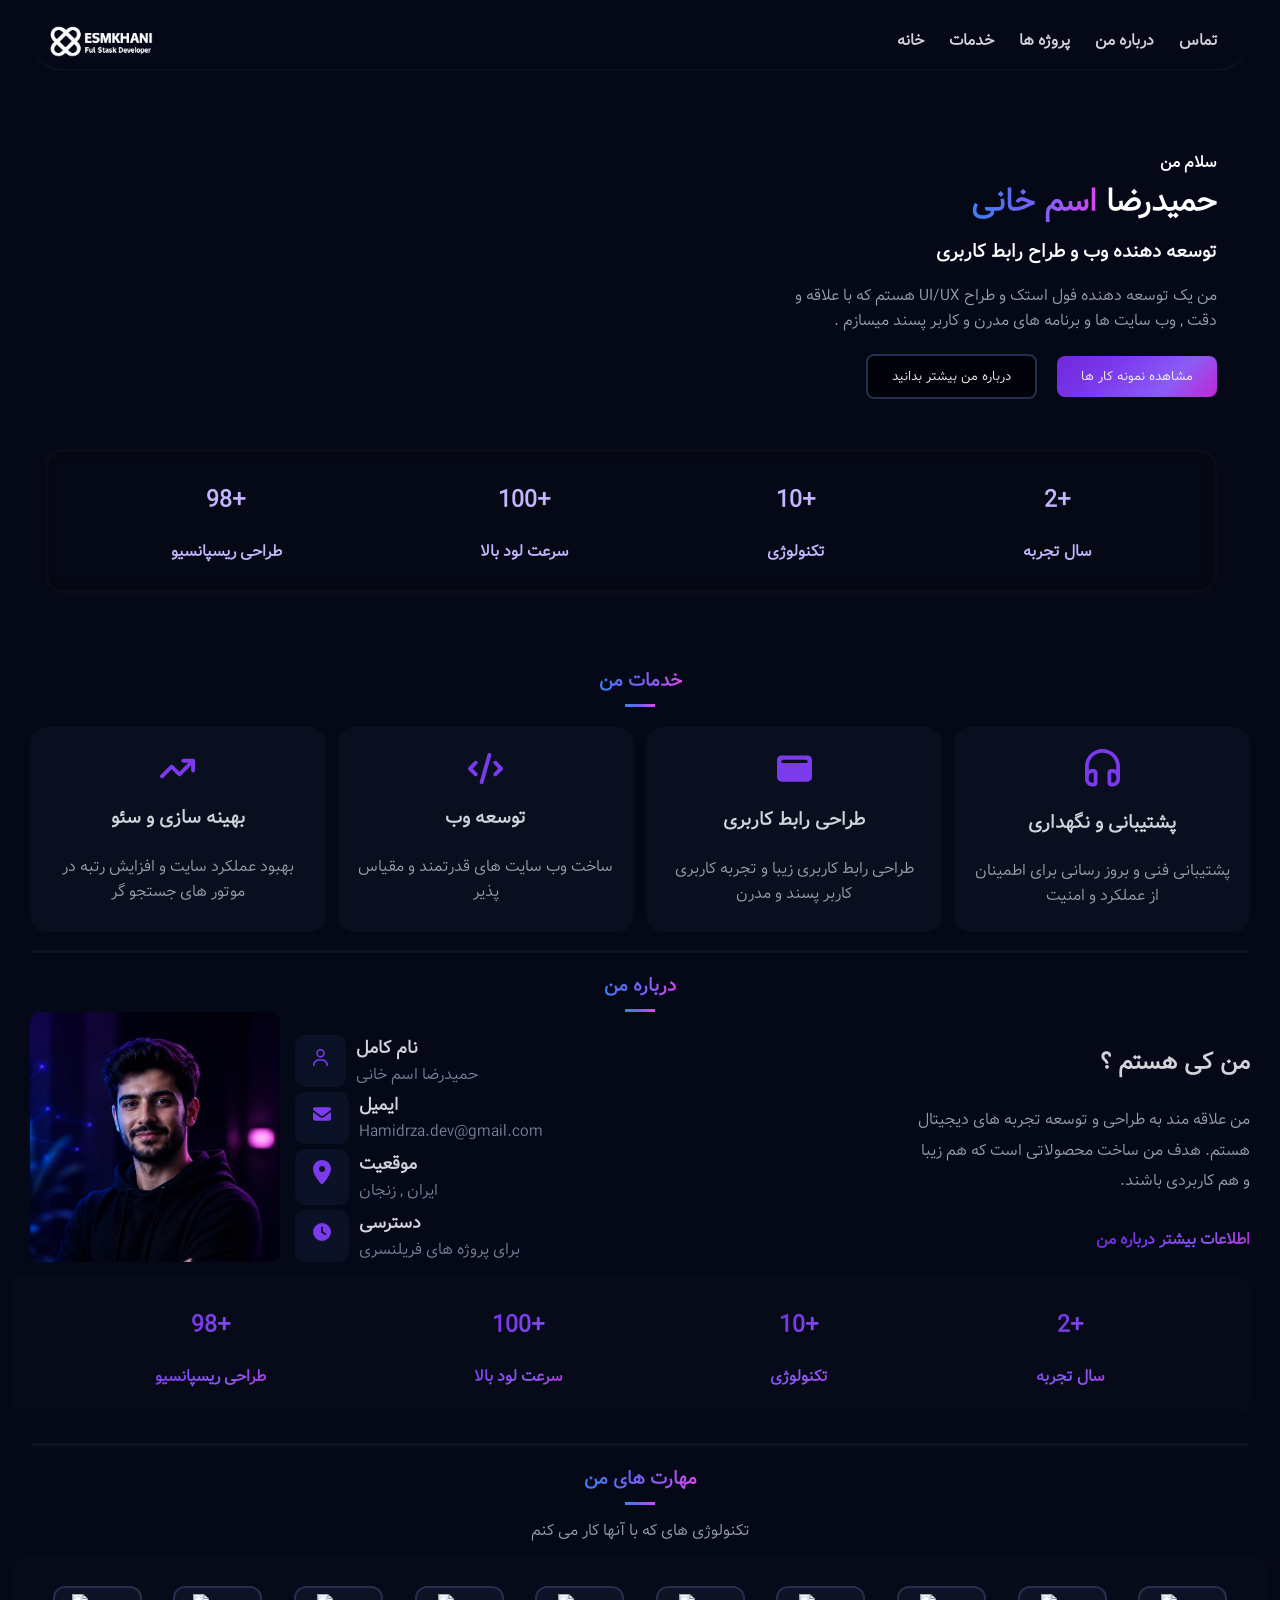
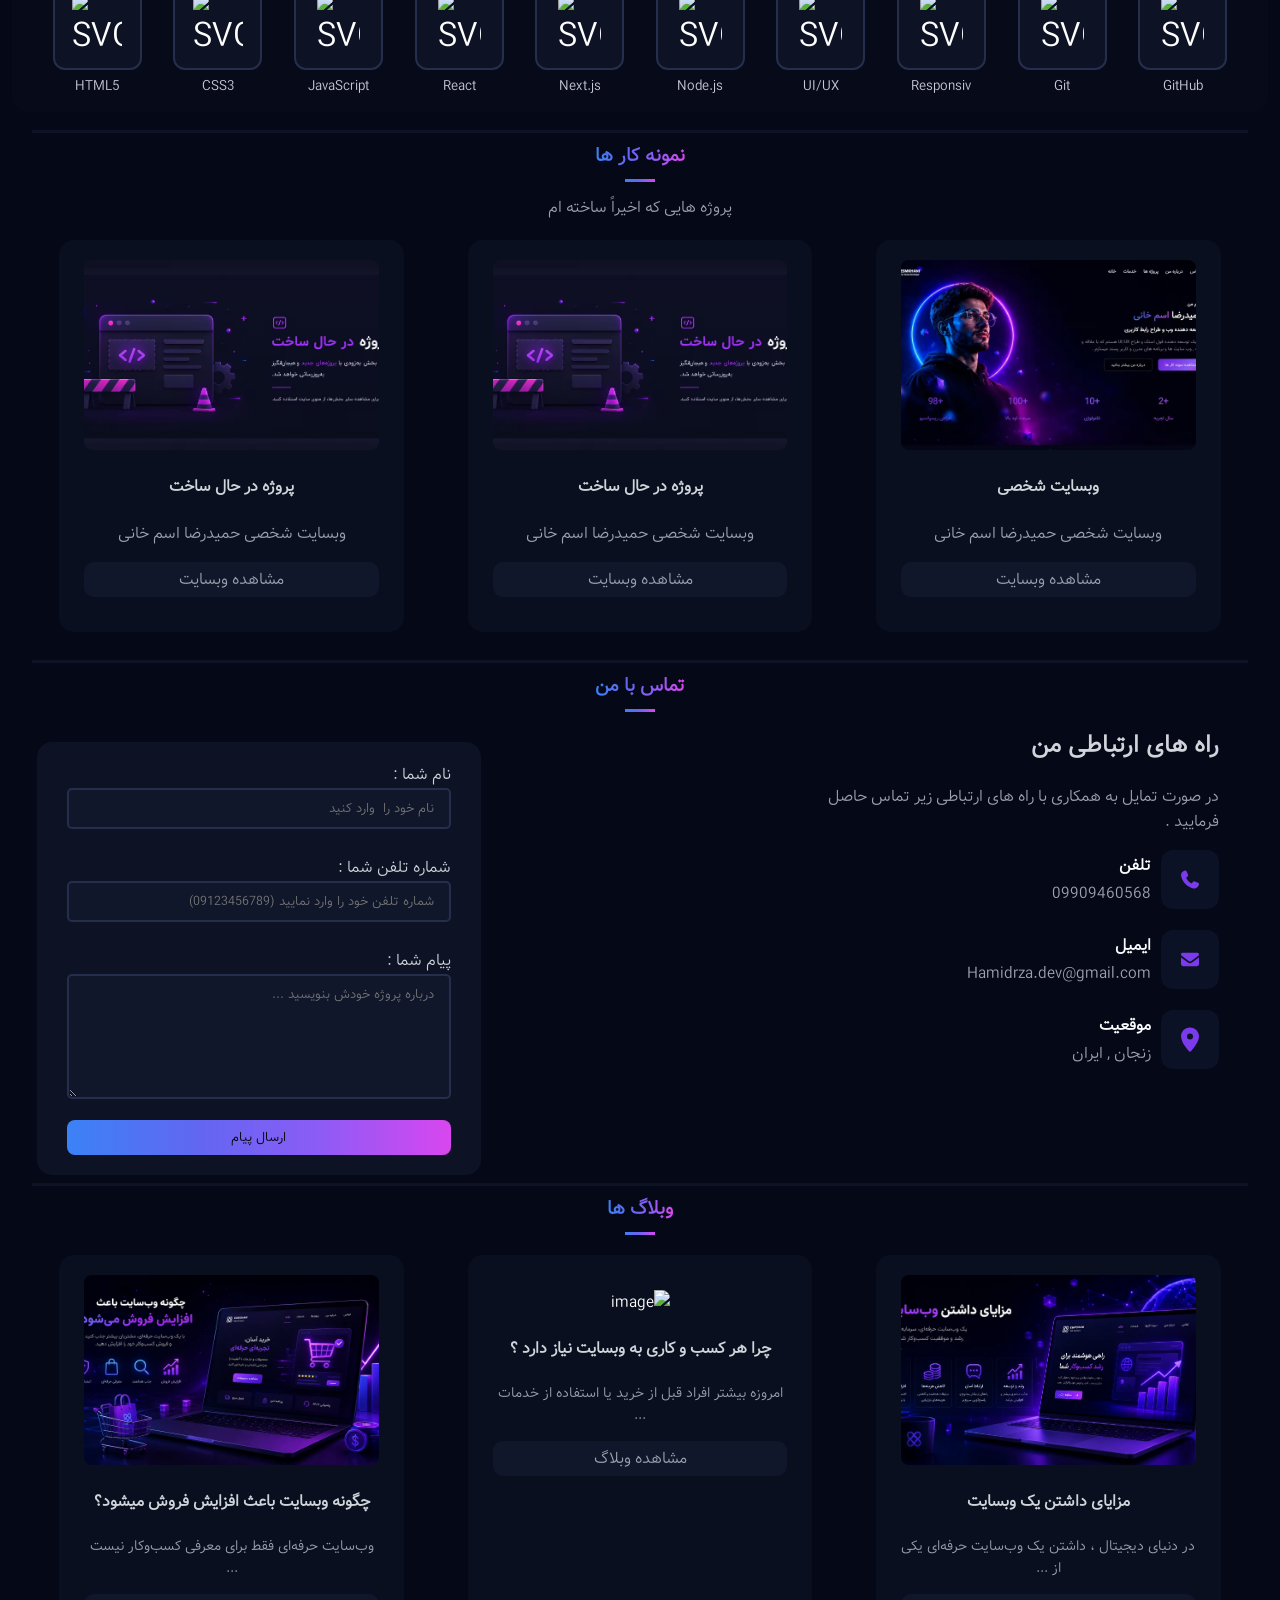
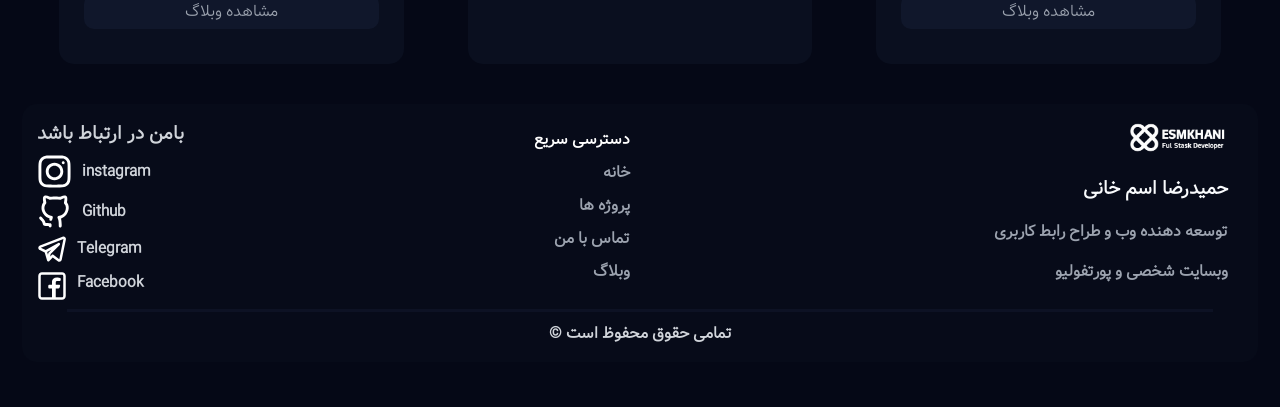
==== commit 4d78155e: "Update index.html" ====
--- a/index.html
+++ b/index.html
@@ -6,18 +6,1718 @@
         <meta name="viewport" content="width=device-width, initial-scale=1.0">
         <title>وبسایت شخصی حمیدرضا اسم خانی | توسعه دهنده وب</title>
         <!-- CSS Links -->
-        <link rel="stylesheet" href="/assets/CSS/Style.css">
+        <link rel="stylesheet" href="./assets/CSS/Style.css">
         <!-- Favicon links -->
-        <link rel="shortcut icon" href="/assets/Images/Navbar/icon.svg"
+        <link rel="shortcut icon" href="./assets/Images/Navbar/icon.svg"
             type="image/x-icon" width="500px">
         <!-- Font-Load -->
-        <link rel="preload" href="/assets/Fonts/Vazir-Font/Vazir-Light.woff2"
+        <link rel="preload" href="assets/Fonts/Vazir-Font/Vazir-Light.woff2"
             as="font" type="font/woff2" crossorigin>
         <!-- Hero -->
-        <link rel="preload" as="image" href="/assets/Images/Hero/Hero-bg.avif"
+        <link rel="preload" as="image" href="assets/Images/Hero/Hero-bg.avif"
             fetchpriority="high">
         <link rel="preload" as="image"
-            href="/assets/Images/Hero/Hero-bg-Mobile.avif" fetchpriority="high">
+            href="assets/Images/Hero/Hero-bg-Mobile.avif" fetchpriority="high">
+        <style>
+            /* body */
+body {
+    font-family: "Vazir";
+    background: var(--background);
+    margin: 0;
+    font-size: 1em;
+    padding: 0 0 0 0;
+    padding-bottom: 25px;
+}
+
+#body {
+    background-color: var(--background-soft);
+}
+
+* {
+    font-display: swap;
+    font-family: "Vazir";
+}
+
+::-webkit-scrollbar {
+    width: 5px;
+}
+
+::-webkit-scrollbar-track {
+    background: var(--background);
+}
+
+::-webkit-scrollbar-thumb {
+    background: var(--gradient-primary);
+    border-radius: 5px;
+}
+
+@media screen and (max-width:650px) {
+    body {
+        font-size: 0.8em;
+    }
+}
+
+html {
+    scroll-behavior: smooth;
+}
+
+/* Font VAzir */
+@font-face {
+    font-family: "Vazir";
+    src: url("/assets/Fonts/Vazir-Font/Vazir-Light.woff2") format("woff2");
+    font-display: swap;
+}
+
+a {
+    color: #333;
+    text-decoration: none;
+}
+
+hr {
+    background: var(--background-tertiary);
+    height: 3px;
+    border: none;
+    width: 95%;
+}
+
+button {
+    font-family: "Vazir";
+
+}
+
+svg {
+    width: 18px;
+    cursor: pointer;
+}
+
+:root {
+
+    /* Primary */
+    --primary: #7C3AED;
+    --primary-50: #F5F3FF;
+    --primary-100: #EDE9FE;
+    --primary-200: #DDD6FE;
+    --primary-300: #C4B5FD;
+
+    --background: #050816;
+    --background-soft: #070B19;
+    --background-secondary: #0A0F1F;
+    --background-tertiary: #0D1224;
+    --background-card: #10172B;
+    --background-card-hover: #151D34;
+    --background-glass: rgba(15, 22, 42, .75);
+
+    --border: #252E4D;
+    --border-light: rgba(255, 255, 255, .08);
+    --border-medium: rgba(255, 255, 255, .12);
+    --border-strong: rgba(255, 255, 255, .18);
+
+    --text: #FFFFFF;
+    --text-light: #F8FAFC;
+    --text-secondary: #D1D5DB;
+    --text-muted: #9CA3AF;
+    --text-soft: #7B849D;
+    --text-disabled: #5B647A;
+    --text-placeholder: #6B7280;
+
+    --success: #22C55E;
+    --warning: #F59E0B;
+    --danger: #EF4444;
+    --info: #3B82F6;
+
+    --gradient-primary:
+        linear-gradient(135deg,
+            #6D28D9 0%,
+            #7C3AED 35%,
+            #8B5CF6 70%,
+            #C026D3 100%);
+
+    --gradient-primary-hover:
+        linear-gradient(135deg,
+            #7C3AED 0%,
+            #A855F7 100%);
+
+    --gradient-secondary:
+        linear-gradient(135deg,
+            #2563EB 0%,
+            #3B82F6 45%,
+            #7C3AED 100%);
+
+    --gradient-outline:
+        linear-gradient(135deg,
+            rgba(124, 58, 237, .4),
+            rgba(59, 130, 246, .4));
+
+
+
+    --gradient-text:
+        linear-gradient(90deg,
+            #3B82F6 0%,
+            #6366F1 35%,
+            #8B5CF6 65%,
+            #D946EF 100%);
+
+
+
+    --gradient-background:
+        radial-gradient(circle at top,
+            rgba(124, 58, 237, .18) 0%,
+            rgba(59, 130, 246, .08) 28%,
+            transparent 70%);
+
+    --gradient-card:
+        linear-gradient(180deg,
+            rgba(255, 255, 255, .04),
+            rgba(255, 255, 255, .015));
+
+    --gradient-glass:
+        linear-gradient(180deg,
+            rgba(255, 255, 255, .06),
+            rgba(255, 255, 255, .02));
+
+
+
+    --shadow-xs:
+        0 2px 6px rgba(0, 0, 0, .18);
+
+    --shadow-sm:
+        0 6px 14px rgba(0, 0, 0, .25);
+
+    --shadow-md:
+        0 12px 30px rgba(0, 0, 0, .35);
+
+    --shadow-lg:
+        0 20px 60px rgba(0, 0, 0, .55);
+
+    --shadow-xl:
+        0 30px 80px rgba(0, 0, 0, .65);
+
+    --shadow-glow:
+        0 0 18px rgba(124, 58, 237, .25),
+        0 0 40px rgba(124, 58, 237, .15);
+
+    --shadow-glow-lg:
+        0 0 30px rgba(124, 58, 237, .35),
+        0 0 80px rgba(124, 58, 237, .2);
+
+    --shadow-button:
+        0 10px 35px rgba(124, 58, 237, .35);
+
+
+
+    --transition-fast: .15s ease;
+    --transition: .3s ease;
+    --transition-slow: .45s ease;
+
+
+    --blur-sm: blur(8px);
+    --blur-md: blur(16px);
+    --blur-lg: blur(24px);
+
+}
+
+/* NAV */
+nav {
+    display: flex;
+    justify-content: flex-end;
+}
+
+.navbar-content {
+    display: flex;
+    flex-direction: row;
+    place-content: center space-between;
+    align-items: center;
+    inset: 0;
+    position: absolute;
+    height: 60px;
+    transition: all 0.06s ease 0s;
+    width: 0px;
+    top: 40px;
+    left: 50%;
+    transform: translate(-50%, -50%);
+    width: 0;
+    border-bottom: 1px solid rgba(255, 255, 255, 0.08);
+    border-radius: 999px;
+    z-index: 1000;
+    animation: 0.1s ease 0.6s 1 normal forwards running nav;
+    max-width: 1258px;
+    overflow: hidden;
+    opacity: 0;
+}
+
+.nav-logo-icon {
+    height: 36px;
+}
+
+.nav-links {
+    display: flex;
+    flex-direction: row;
+    gap: 25px;
+    list-style: none;
+    margin-right: 30px;
+}
+
+.nav-links a {
+    color: var(--text-secondary);
+    position: relative;
+    font-weight: bold;
+}
+
+.nav-links a::after {
+    content: "";
+    position: absolute;
+    bottom: -4px;
+    right: 0px;
+    width: 0px;
+    height: 2px;
+    background: var(--primary-500);
+    transition: width 0.3s ease 0s;
+}
+
+.nav-links a:hover {
+    color: var(--primary-400);
+}
+
+.nav-links a:hover::after {
+    width: 100%;
+}
+
+.logo-nav {
+    position: absolute;
+    top: 40px;
+    left: 50%;
+    transform: translate(-50%, -50%);
+    animation: 1s ease 0s 1 normal forwards running drop;
+    height: 45px;
+    width: 145px;
+    display: flex;
+    align-items: center;
+    justify-content: center;
+    z-index: 1000;
+}
+
+.logo-nav img {
+    object-fit: cover;
+    width: 140px;
+    position: relative;
+}
+
+@keyframes drop {
+    0% {
+        opacity: 0;
+        transform: translate(-50%, -120%);
+    }
+
+    60% {
+        opacity: 1;
+        transform: translate(-50%, -40%);
+    }
+
+    100% {
+        opacity: 1;
+        transform: translate(-50%, -40%);
+    }
+
+    100% {
+        opacity: 0;
+    }
+}
+
+@keyframes nav {
+    100% {
+        width: 95%;
+        opacity: 1;
+    }
+}
+
+#bars {
+    cursor: pointer;
+    display: none;
+    margin-right: 5px;
+}
+
+#bars path {
+    color: #f4f3f3;
+    margin-right: 15px;
+    display: flex;
+    align-content: center;
+    cursor: pointer;
+}
+
+.mobile-list {
+    position: absolute;
+    flex-direction: column;
+    width: 30%;
+    padding: 15px;
+    z-index: 3;
+    border-radius: 20px;
+    background: var(--background-glass);
+    backdrop-filter: blur(3px);
+    margin-top: 90px;
+    border: 1px solid rgba(255, 255, 255, 0.08);
+    box-shadow: rgba(0, 0, 0, 0.5) 0px 5px 10px;
+    float: right;
+    margin-right: 20px;
+    transform: translateY(-10px);
+    transition: transform 0.2s ease 0s;
+    float: right;
+    opacity: 0;
+}
+
+#xmark {
+    width: 10px;
+    margin-left: 5px;
+}
+
+#xmark path {
+    color: #fff;
+}
+
+#user {
+    width: 15px;
+}
+
+.navbar-list a::after {
+    content: "";
+    position: absolute;
+    bottom: -4px;
+    right: 0px;
+    width: 0px;
+    height: 2px;
+    background: var(--primary);
+    transition: width 0.3s ease 0s;
+}
+
+.navbar-list a:hover {
+    color: var(--primary);
+}
+
+.navbar-list a:hover::after {
+    width: 100%;
+}
+
+.navbar-list a.active {
+    color: var(--primary);
+}
+
+.navbar-list a.active::after {
+    width: 100%;
+}
+
+.mobile-list.show {
+    opacity: 1;
+    transform: translateY(0px);
+}
+
+.mobile-list a {
+    color: rgb(255, 255, 255);
+}
+
+.logo-in-list img {
+    width: 30px;
+}
+
+.logo-in-list {
+    display: flex;
+    flex-direction: row;
+    place-content: center space-between;
+}
+
+.list-in ul {
+    padding-right: 5px;
+}
+
+.list-in li {
+    padding-right: 5px;
+    display: flex;
+    flex-direction: row;
+    gap: 10px;
+    margin-bottom: 20px;
+    color: rgb(255, 255, 255);
+    align-content: center;
+    align-items: center;
+}
+
+.list-in li {
+    color: var(--primary);
+}
+
+.list-in a:nth-child(1) {
+    color: var(--primary);
+}
+
+.list-in p {
+    margin: 0px;
+}
+
+@media screen and (max-width:517px) {
+    .nav-links {
+        display: none;
+    }
+
+    #bars {
+        display: block;
+    }
+}
+
+/* HERO */
+#Hero {
+    padding: 55px;
+
+    padding-top: 140px;
+
+    margin: 8px;
+
+    border-radius: 20px;
+
+    background-image: url("/assets/images/Hero/Hero-bg.avif");
+
+    background-size: cover;
+
+    background-position-Y: center;
+
+    background-repeat: no-repeat;
+}
+
+.hero-texts {
+    color: var(--text);
+    transform: translateX(-30px);
+    transition: all 1s ease 0s;
+    animation: 0.3s ease-out 0.8s 1 normal forwards running text;
+    opacity: 0;
+}
+
+@keyframes text {
+    100% {
+        opacity: 1;
+        transform: translateX(0px);
+    }
+}
+
+.hero-texts h1 {
+    font-size: xx-large;
+    margin: 0;
+}
+
+.hero-texts h4 {
+    margin: 2px 0;
+}
+
+.hero-texts h3 {
+    margin: 10px 0;
+}
+
+.hero-texts p {
+    color: var(--text-muted);
+}
+
+.span-hero {
+    background: var(--gradient-text);
+    -webkit-background-clip: text;
+    -webkit-text-fill-color: transparent;
+    background-clip: text;
+    color: transparent;
+}
+
+.btn-hero {
+    padding: 10px 24px;
+    border-radius: 8px;
+    font-family: "Vazir";
+    margin-left: 20px;
+    margin-top: 5px;
+    cursor: pointer;
+    position: relative;
+    overflow: hidden;
+}
+
+.btn-1 {
+    border: none;
+    background: var(--gradient-primary);
+}
+
+.btn-1 a {
+    color: var(--text);
+}
+
+.btn-2 {
+    border: 2px solid var(--border);
+    background-color: rgba(0, 0, 0, 0.533);
+    transition: transform 0.2s ease;
+}
+
+.btn-2 a {
+    color: var(--text);
+}
+
+.btn-1::before {
+    content: "";
+    position: absolute;
+    top: 0px;
+    right: -100%;
+    width: 100%;
+    height: 100%;
+    background: linear-gradient(90deg, transparent, rgba(255, 255, 255, 0.2), transparent);
+    transition: right 0.5s ease 0s;
+}
+
+.btn-1:hover::before {
+    right: 100%;
+}
+
+.btn-2:hover {
+    transform: translateY(-3px);
+}
+
+.hero-card {
+    display: flex;
+    flex-direction: row;
+    gap: 17%;
+    width: 101%;
+    justify-content: center;
+    margin-top: 50px;
+    text-align: center;
+    background: rgba(255, 255, 255, 0.429);
+    border-radius: 18px;
+    backdrop-filter: blur(6px);
+    padding: 10px 0;
+    border: 2px solid var(--blur-lg);
+    opacity: 0;
+    transform: translateY(30px);
+    transition: all 1s ease 0s;
+    animation: 0.2s ease-out 1.2s 1 normal forwards running cardhero;
+    background: #1f1f1f0f;
+    color: var(--primary-300);
+    font-weight: 900;
+    border: 3px solid #2424242b;
+}
+
+@keyframes cardhero {
+    100% {
+        opacity: 1;
+        transform: translateY(0px);
+    }
+}
+
+@media screen and (min-width:1350px) {
+    #Home {
+        padding-top: 170px;
+    }
+
+    .hero-texts h1 {
+        font-size: xx-large;
+    }
+
+    .hero-texts h3 {
+        font-size: 1.3em;
+    }
+
+    .hero-texts h4 {
+        font-size: 1.3em;
+    }
+
+    .hero-texts p {
+        font-size: large;
+    }
+
+    body {
+        font-size: 1.3em;
+    }
+}
+
+@media screen and (min-width:1540px) {
+    #Hero {
+        background-position-Y: center;
+        padding-top: 220px;
+    }
+
+    .hero-texts h1 {
+        font-size: xxx-large;
+    }
+
+    .hero-texts h3 {
+        font-size: xx-large;
+    }
+
+    .hero-texts h4 {
+        font-size: xx-large;
+    }
+}
+
+@media screen and (min-width:1753px) {
+    #Hero {
+        background-position-Y: center;
+        padding-top: 260px;
+        height: 550px;
+    }
+
+    body {
+        font-size: 1.5em;
+    }
+
+    #body {
+        font-size: 1.9em;
+    }
+
+    @keyframes nav {
+        100% {
+            opacity: 1;
+            width: 100%;
+        }
+    }
+}
+
+@media screen and (min-width:2100px) {
+    #Hero {
+        background-position-Y: center;
+        padding-top: 260px;
+        height: 650px;
+    }
+
+    .hero-card {
+        margin-top: 70px;
+    }
+}
+
+@media screen and (min-width:2246px) {
+    #Hero {
+        background-position-Y: center;
+        padding-top: 260px;
+        height: 750px;
+    }
+
+    .hero-card {
+        margin-top: 100px;
+    }
+}
+
+@media screen and (max-width:770px) {
+    .hero-card {
+        gap: 15%;
+    }
+}
+
+@media screen and (max-width:900px) {
+
+    .hero-texts h1 {
+        font-size: 1.8em;
+    }
+
+    .hero-texts h3 {
+        font-size: 1em;
+    }
+
+    #Hero {
+        padding: 25px;
+        padding-top: 140px;
+    }
+
+}
+
+
+@media screen and (max-width:676px) {
+    .hero-overlay {
+        backdrop-filter: blur(1.5px);
+        inset: 0;
+        position: absolute;
+        height: 110%;
+    }
+
+    .hero-card {
+        gap: 12%;
+    }
+}
+
+@media screen and (max-width:470px) {
+    #Hero {
+        background-image: url("./assets/Images/Hero/Hero-bg-Mobile.avif");
+        padding: 15px;
+        padding-top: 135px;
+    }
+
+    .card-hero:nth-child(1) {
+        display: none;
+    }
+
+    .card-hero:nth-child(2) {
+        display: none;
+    }
+
+    .hero-overlay {
+        backdrop-filter: blur(3px);
+    }
+
+    .hero-card {
+        gap: 30%;
+    }
+
+    .hero-card p {
+        font-size: .9em;
+    }
+
+    .btn-hero {
+        margin-top: 10px;
+    }
+
+    .mobile-list {
+        width: 50%;
+    }
+
+    .hero-texts p br {
+        display: none;
+    }
+}
+
+@media screen and (max-width:420px) {
+    .hero-card {
+        margin-top: 30px;
+
+    }
+
+    .hero-card p {
+        font-size: .9em;
+    }
+
+    .btn-hero {
+        margin-top: 10px;
+        margin-left: 10px;
+        justify-content: center;
+    }
+
+    .btn-2 {
+        margin-left: 0;
+    }
+}
+
+@media screen and (max-width:382px) {
+    .hero-texts p br {
+        display: none;
+    }
+
+    .btn-hero {
+        font-size: .9em;
+    }
+}
+
+@media screen and (max-width:339px) {
+    .btn-hero {
+        padding: 10px 19px;
+    }
+}
+
+@media screen and (max-width:326px) {
+
+
+    .btn-1 {
+        margin-left: 7px;
+    }
+}
+
+@media screen and (max-width:318px) {
+    .hero-card {
+        gap: 3%;
+    }
+
+    .btn-1 {
+        margin-left: 3px;
+    }
+
+    .btn-hero {
+        font-size: .8em;
+    }
+
+    #Hero {
+        padding: 10px;
+        padding-top: 120px;
+    }
+}
+
+/* service */
+#service {
+    padding: 10px 30px;
+}
+
+.service-cards {
+    display: flex;
+    flex-direction: row;
+    gap: 1%;
+    margin: 0 auto;
+    justify-content: center;
+    margin-top: 20px;
+}
+
+.service-card {
+    background: var(--background-secondary);
+    display: flex;
+    width: 22%;
+    flex-direction: column;
+    border: 2px solid var(--border-color);
+    border-radius: 16px;
+    padding: 22px 14px;
+    text-align: center;
+    transition: all 0.4s ease 0s;
+    cursor: pointer;
+    position: relative;
+    overflow: hidden;
+    color: var(--text-secondary);
+    max-width: 320px;
+    justify-content: center;
+}
+
+.service-card p {
+    color: var(--text-muted);
+    margin: 2px 0;
+}
+
+.service-card::before {
+    content: "";
+    position: absolute;
+    bottom: 0px;
+    right: 0px;
+    width: 0px;
+    height: 3px;
+    background: var(--primary);
+    transition: width 0.4s ease 0s;
+}
+
+.service-card svg {
+    width: 35px;
+    margin: 0 auto;
+    color: var(--primary);
+    transition: all 0.3s ease 0s;
+}
+
+.service-card:hover svg {
+    transform: rotateY(360deg);
+}
+
+.service-card:hover::before {
+    width: 100%;
+}
+
+.service-card:hover {
+    transform: translateY(-5px);
+}
+
+@media screen and (max-width:998px) {
+    .service-card {
+        width: 50%;
+        margin: 5px;
+    }
+
+    .service-cards {
+        flex-wrap: wrap;
+        gap: .5%;
+    }
+}
+
+@media screen and (max-width:800px) {
+    .service-card {
+        width: 42%;
+        margin: 5px;
+    }
+
+    .service-cards {
+        flex-wrap: wrap;
+        gap: .5%;
+        width: 100%;
+    }
+}
+
+@media screen and (max-width:550px) {
+    .service-card {
+        width: 40%;
+        margin: 5px;
+    }
+
+    .service-cards {
+        flex-wrap: wrap;
+        gap: .5%;
+    }
+}
+
+@media screen and (max-width:460px) {
+    .service-card {
+        width: 100%;
+        margin: 5px;
+    }
+
+    .service-cards {
+        flex-wrap: wrap;
+        gap: .5%;
+    }
+
+    #service {
+        padding: 10px 15px;
+    }
+}
+
+/* About */
+#About {
+    background: var(--background);
+    position: relative;
+    box-sizing: border-box;
+    padding: 10px 30px;
+    color: var(--text);
+    max-width: 1850px;
+    margin: 0 auto;
+}
+
+.about {
+    display: flex;
+    flex-direction: row;
+    justify-content: space-between;
+}
+
+.about img {
+    object-fit: cover;
+    border-radius: 10px;
+    height: 250px;
+    width: 100%;
+}
+
+.about-card {
+    display: flex;
+    flex-direction: row;
+}
+
+.title {
+    position: relative;
+    margin: 0 auto;
+    display: flex;
+    flex-direction: column;
+    justify-content: center;
+    align-items: center;
+    width: fit-content
+}
+
+.title h3 {
+    margin: 8px auto;
+    margin-top: 0;
+    background: var(--gradient-text);
+    -webkit-background-clip: text;
+    -webkit-text-fill-color: transparent;
+    background-clip: text;
+    color: transparent;
+}
+
+.title::after {
+    content: "";
+    width: 30px;
+    height: 3px;
+    background: var(--gradient-text);
+}
+
+.about-texts {
+    display: inline-block;
+    width: 50%;
+    padding-top: 8px;
+}
+
+.about-texts p {
+    color: var(--text-muted);
+    line-height: 1.9;
+}
+
+.about-texts h3 {
+    color: var(--text-secondary);
+    font-size: x-large;
+}
+
+.about-texts a {
+    background: var(--gradient-primary);
+    -webkit-background-clip: text;
+    -webkit-text-fill-color: transparent;
+    background-clip: text;
+    color: transparent;
+    font-weight: 900;
+    margin-top: 15px;
+    display: inline-block;
+}
+
+.cards-about {
+    padding-top: 18px;
+    margin-left: 15px;
+}
+
+.about-cards {
+    display: flex;
+    flex-direction: row;
+    align-items: center;
+    gap: 10px;
+    color: var(--text-secondary);
+    margin: 5px auto;
+}
+
+.about-cards p {
+    margin: 0px auto;
+}
+
+.about-cards p:nth-child(1) {
+    font-size: 1.1em;
+    font-weight: 900;
+}
+
+.about-cards p:nth-child(2) {
+    color: var(--text-soft);
+}
+
+.about-cards path {
+    color: var(--primary);
+}
+
+.i-in {
+    background-color: var(--background-glass);
+    padding: 11px 18px;
+    font-size: 1.2em;
+    border-radius: 10px;
+}
+
+.hero-card1 {
+    background: var(--background-soft);
+    margin-top: 10px;
+    border-radius: 10px;
+
+    display: flex;
+    flex-direction: row;
+    gap: 17%;
+    width: 100%;
+    justify-content: center;
+    text-align: center;
+    border-radius: 10px;
+    padding: 10px 10px;
+    border: 2px solid var(--blur-lg);
+    font-weight: 900;
+    color: var(--primary-100);
+    max-width: 1750px;
+    margin: 10px auto;
+}
+
+.card-hero1 {
+    background: var(--gradient-primary);
+    -webkit-background-clip: text;
+    -webkit-text-fill-color: transparent;
+    background-clip: text;
+    color: transparent
+}
+
+@media screen and (max-width:995px) {
+    .about-card {
+        flex-direction: column-reverse;
+    }
+
+    .cards-about {
+        margin-top: 20px;
+        margin-left: 0;
+    }
+}
+
+@media screen and (max-width:730px) {
+    .about {
+        flex-direction: column-reverse;
+        gap: 20px;
+        margin-top: 20px;
+    }
+
+    .about img {
+        width: 310px;
+        margin: 0 auto;
+    }
+
+    .about-texts p br {
+        display: none;
+    }
+
+    .hero-card1 {
+        display: none;
+    }
+
+    .about-texts {
+        width: 100%;
+    }
+
+    #About {
+        padding: 10px 15px;
+    }
+}
+
+@media screen and (max-width:427px) {
+    .about img {
+        width: 95%;
+        margin: 0 auto;
+        height: 300px;
+    }
+
+    .cards-about {
+        margin-top: 0;
+    }
+
+    .about-texts h3 {
+        margin-top: 0;
+    }
+}
+
+@media screen and (max-width:380px) {
+    .about img {
+        width: 100%;
+        margin: 0 auto;
+    }
+}
+
+@media screen and (min-width:1350px) {
+    .about img {
+        height: 300px;
+    }
+}
+
+@media screen and (min-width:1735px) {
+    .about img {
+        height: 350px;
+        width: 400px;
+    }
+}
+
+/* Skills */
+#skill {
+    background: var(--background);
+    position: relative;
+    box-sizing: border-box;
+    padding: 10px 12px;
+    color: var(--text);
+    max-width: 1850px;
+    margin: 0 auto;
+}
+
+.title-siklls {
+    text-align: center;
+}
+
+.title-siklls p {
+    margin: 13px 0;
+    color: var(--text-muted);
+}
+
+.card {
+    justify-content: center;
+    max-width: 1300px;
+    margin: 0 auto;
+    border-radius: 16px;
+    padding: 0px 30px;
+    display: flex;
+    flex-direction: column;
+    background-color: var(--background-soft);
+    overflow-x: scroll;
+}
+
+.title1 {
+    display: flex;
+    align-items: center;
+    gap: 10px;
+    color: #fff;
+    font-size: 22px;
+    font-weight: 600;
+    margin-bottom: 25px;
+    text-align: center;
+    justify-content: center;
+    width: 100%;
+    text-align: center;
+    display: none;
+}
+
+.title1 svg {
+    color: var(--primary);
+}
+
+.stack-flex {
+
+    gap: 10px;
+    margin-bottom: 15px;
+    display: flex;
+    justify-content: space-around;
+    flex-wrap: nowrap;
+    border-radius: 15px;
+    padding-top: 30px;
+}
+
+.stack-item {
+    display: flex;
+    flex-direction: column;
+    align-items: center;
+    gap: 5px;
+    text-align: center;
+}
+
+.icon-box {
+    width: 85px;
+    height: 80px;
+    background: var(--background-tertiary);
+    border: 2px solid var(--border);
+    border-radius: 12px;
+    display: flex;
+    align-items: center;
+    justify-content: center;
+    font-size: 34px;
+    transition: 0.2s;
+    cursor: pointer;
+}
+
+.icon-box:hover {
+    border-color: var(--border);
+    box-shadow: var(--shadow-button);
+}
+
+.stack-item span {
+    color: #c8c8d8;
+    font-size: 14px;
+}
+
+
+
+
+.card::-webkit-scrollbar {
+    height: 0px;
+}
+
+.card::-webkit-scrollbar-track {
+    opacity: 0;
+    background-color: #232934;
+}
+
+.text-skl {
+    width: 80%;
+}
+
+@media screen and (max-width:500px) {
+    .icon-box {
+        width: 70px;
+        height: 65px;
+    }
+
+    .icon-box img {
+        width: 33px;
+    }
+
+}
+
+/* Projects */
+.card-Projects {
+    display: flex;
+    flex-direction: row;
+    margin-top: 20px;
+    justify-content: center;
+    text-align: center;
+    gap: 5%;
+    flex-wrap: wrap;
+}
+
+.card-project {
+    background: var(--background-secondary);
+    color: var(--text);
+    padding: 35px 25px;
+    border-radius: 15px;
+    width: 23%;
+    transition: transform .5s ease;
+    max-width: 367px;
+    min-width: 290px;
+    margin-bottom: 20px;
+}
+
+.card-project img {
+    width: 100%;
+    height: 140px;
+    object-fit: cover;
+    border-radius: 8px;
+    margin: -15px;
+    margin-bottom: -5px;
+}
+
+.card-project h4 {
+    color: var(--text-secondary);
+}
+
+.card-project p {
+    color: var(--text-muted);
+}
+
+.card-project button {
+    padding: 5px;
+    width: 100%;
+    border-radius: 10px;
+    background: var(--background-card);
+    border: none;
+    cursor: pointer;
+    transition: box-shadow .2s ease;
+}
+
+.card-project button a {
+    color: var(--text-muted);
+    font-size: 1.2em;
+}
+
+.card-project:hover {
+    transform: translateY(-8px);
+    box-shadow: var(--shadow-glow);
+}
+
+.card-project button:hover {
+    box-shadow: var(--shadow-md);
+}
+
+@media screen and (min-width:1255px) {
+    .card-project img {
+        height: 190px;
+    }
+}
+
+@media screen and (max-width:365px) {
+    .card-project {
+        min-width: 80%;
+    }
+}
+
+/* contact */
+.cont-c {
+    display: flex;
+    flex-direction: row;
+    justify-content: space-around;
+    margin-top: 15px;
+}
+
+.txt-cont {
+    padding: 10px 25px;
+    color: var(--text);
+    width: 50%;
+    display: inline-block;
+}
+
+.txt-cont h2 {
+    color: var(--text-secondary);
+    margin-top: -10px;
+}
+
+.txt-cont p {
+    color: var(--text-muted);
+}
+
+.contact {
+    display: flex;
+    gap: 10px;
+    margin-bottom: 21px;
+}
+
+.cont-txt p {
+    margin: 3px 0;
+}
+
+.cont-txt p:nth-child(1) {
+    color: var(--text-light);
+    font-weight: 900;
+}
+
+.contact svg {
+    color: var(--primary);
+    width: 18px;
+    background: var(--background-glass);
+    padding: 0px 20px;
+    border-radius: 12px;
+}
+
+.form {
+
+    display: inline-flex;
+
+    justify-content: center;
+    flex-direction: column;
+    width: 30%;
+    background-color: var(--background-tertiary);
+    padding: 20px 30px;
+    border-radius: 15px;
+    color: var(--text-secondary);
+    margin-top: 15px;
+}
+
+.input-form,
+textarea {
+    background: var(--background-card);
+    border: none;
+    border-radius: 5px;
+    outline: none;
+    padding: 8px 15px;
+    margin: 1px 0;
+    border: 2px solid var(--border);
+    color: var(--text-muted);
+    font-family: "Vazir";
+}
+
+.form button {
+    margin-top: 20px;
+    border-radius: 8px;
+    background: var(--gradient-text);
+    border: none;
+    padding: 7px 0;
+    cursor: pointer;
+}
+
+textarea:focus {
+    border-color: var(--primary);
+}
+
+input:focus {
+    border-color: var(--primary);
+}
+
+@media screen and (max-width:924px) {
+    .cont-c {
+        flex-direction: column;
+        justify-content: center;
+    }
+
+    .form {
+        margin: 0 auto;
+        width: 70%;
+    }
+
+    .txt-cont {
+        width: 80%;
+        position: relative;
+        margin-bottom: 20px;
+        margin: 0 auto;
+    }
+
+    .p-i br {
+        display: none;
+    }
+
+    .p-i {
+        text-align: center;
+
+    }
+
+    .cont {
+        margin-top: 20px;
+    }
+}
+
+@media screen and (max-width:740px) {
+    .txt-cont {
+        width: 90%;
+    }
+
+    .form {
+        width: 75%;
+    }
+
+    .txt-cont h2 {
+        display: none;
+    }
+
+    .p-i {
+        width: 90%;
+        margin: 0 auto;
+        margin-top: -10px;
+
+    }
+}
+
+/* Weblogs */
+.blog-p {
+    font-size: .9em;
+}
+
+#weblog-sec {
+    color: var(--text);
+    margin-top: 65px;
+    padding: 15px 45px;
+}
+
+#weblog-sec p {
+    color: var(--text-muted);
+}
+
+#weblog-sec h2 {
+    color: var(--text-light);
+}
+
+.title-spn h3 {
+    color: var(--info);
+    width: fit-content;
+}
+
+.title-spn {
+    position: relative;
+    display: flex;
+    flex-direction: row;
+    justify-content: center;
+    align-items: center;
+    align-content: center;
+    width: fit-content;
+    height: 35px;
+}
+
+.title-spn::before {
+    content: "";
+    width: 10px;
+    height: 10px;
+    border-radius: 999px;
+    background: var(--info);
+    margin-left: 7px;
+    margin-top: 2px;
+}
+
+#weblog-sec img {
+    width: calc(100vw - 80px);
+    object-fit: cover;
+    inset: 0;
+    margin: 0 auto;
+    border-radius: 20px;
+    margin: 8px 0;
+}
+
+.title-blog {
+    color: var(--text-placeholder);
+    height: 20px;
+}
+
+.cont-n {
+    animation: 0.1s ease 0.6s 1 normal forwards running nav1;
+}
+
+@keyframes nav1 {
+    100% {
+        width: 98%;
+        opacity: 1;
+    }
+}
+
+@media screen and (max-width:800px) {
+    #weblog-sec {
+        padding: 15px 25px;
+    }
+
+    #weblog-sec img {
+        width: calc(100vw - 40px);
+        height: auto;
+        border-radius: 15px;
+    }
+}
+
+@media screen and (max-width:500px) {
+    #weblog-sec {
+        padding: 15px 15px;
+    }
+}
+
+/* footer */
+#footer {
+    background-color: var(--background-soft);
+    border-radius: 15px;
+    margin: 20px 22px;
+    padding: 15px;
+}
+
+.footer {
+
+    display: flex;
+    flex-direction: row;
+    justify-content: space-between;
+}
+
+.right-sec img {
+    width: 130px;
+}
+
+.right-sec h3 {
+    margin: 15px 15px;
+    margin-top: 8px;
+    color: var(--text-light);
+}
+
+.right-sec h4 {
+    margin: 15px 15px;
+    color: var(--text-muted);
+}
+
+.center-sec h4 {
+    margin: 8px auto;
+}
+
+.center-sec a {
+    color: var(--text-muted);
+
+}
+
+.center-sec {
+    margin: 0 auto;
+}
+
+.left-sec h3 {
+    margin: 5px auto;
+    margin-top: 0;
+    color: var(--text-secondary);
+}
+
+.left-sec img {
+    width: 35px;
+}
+
+.github {
+    margin: 5px 0px;
+}
+
+.Telegram {
+    width: 30px;
+}
+
+.left-sec a {
+    color: var(--text-secondary);
+    font-weight: 900;
+    text-align: center;
+    display: flex;
+    align-items: center;
+    gap: 10px;
+}
+
+.btm-sec {
+    margin: 0 auto;
+    text-align: center;
+    color: var(--text-secondary);
+    padding: 1px;
+}
+
+.btm-sec h4 {
+    margin: 5px 3px;
+    display: inline;
+}
+@media screen and (max-width:520px) {
+    #footer{
+        margin: 20px 45px;
+    }
+    .footer{
+        flex-wrap: wrap;
+        gap: 20px;
+    }
+    .right-sec img{
+        width: 140px;
+    }
+    
+    .center-sec{
+        margin: 0;
+    }
+    .center-sec a{
+        font-size: 1.1em;
+    }
+}
+@media screen and (max-width:450px) {
+  .right-sec{
+    margin: 0 auto;
+    text-align: center;
+  }
+}
+@media screen and (max-width:414px) {
+    #footer{
+        margin: 20px 22px;
+    }
+                        }
+        </style>
     </head>
 
     <body>
@@ -490,7 +2190,7 @@
             </div>
             <div class="card-Projects" dir="rtl">
                 <div class="card-project"><img
-                        src="/assets/Images/Weblogs/blog-1.webp" alt="image"
+                        src="./assets/Images/Weblogs/blog-1.webp" alt="image"
                         loading="lazy">
                     <h4>مزایای داشتن یک وبسایت</h4>
                     <p class="blog-p">در دنیای دیجیتال ، داشتن یک وب‌سایت
@@ -498,7 +2198,7 @@
                             href="/blog-1.html">مشاهده وبلاگ</a></button>
                 </div>
                 <div class="card-project"><img
-                        src="/assets/Images/Weblogs/blog-2.webp" alt="image"
+                        src=".assets/Images/Weblogs/blog-2.webp" alt="image"
                         loading="lazy">
                     <h4>چرا هر کسب و کاری به وبسایت نیاز دارد ؟</h4>
                     <p class="blog-p">امروزه بیشتر افراد قبل از خرید یا استفاده
@@ -562,7 +2262,7 @@
             </div>
         </section>
         <!-- JavaScript Links -->
-        <script src="/assets/JS/Scripts.js" defer></script>
+        <script src="./assets/JS/Scripts.js" defer></script>
     </body>
 
-</html>+</html>
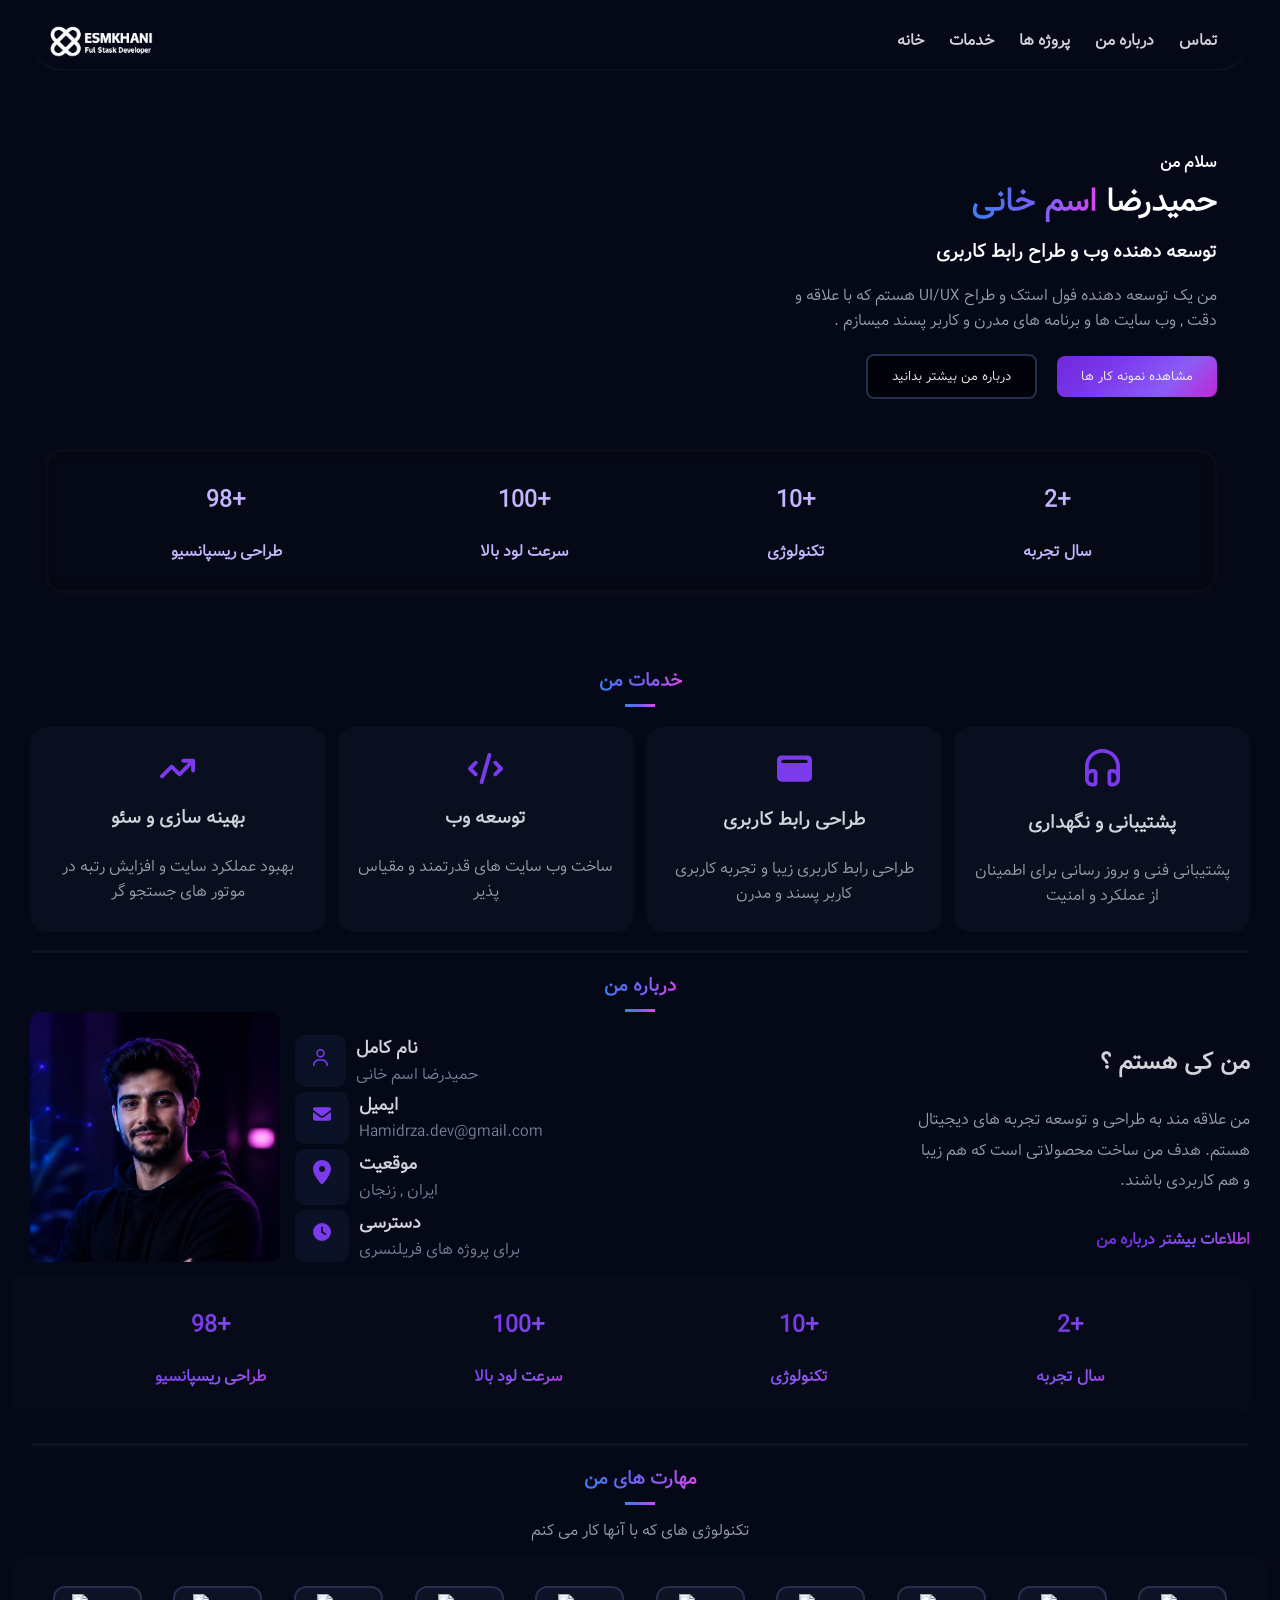
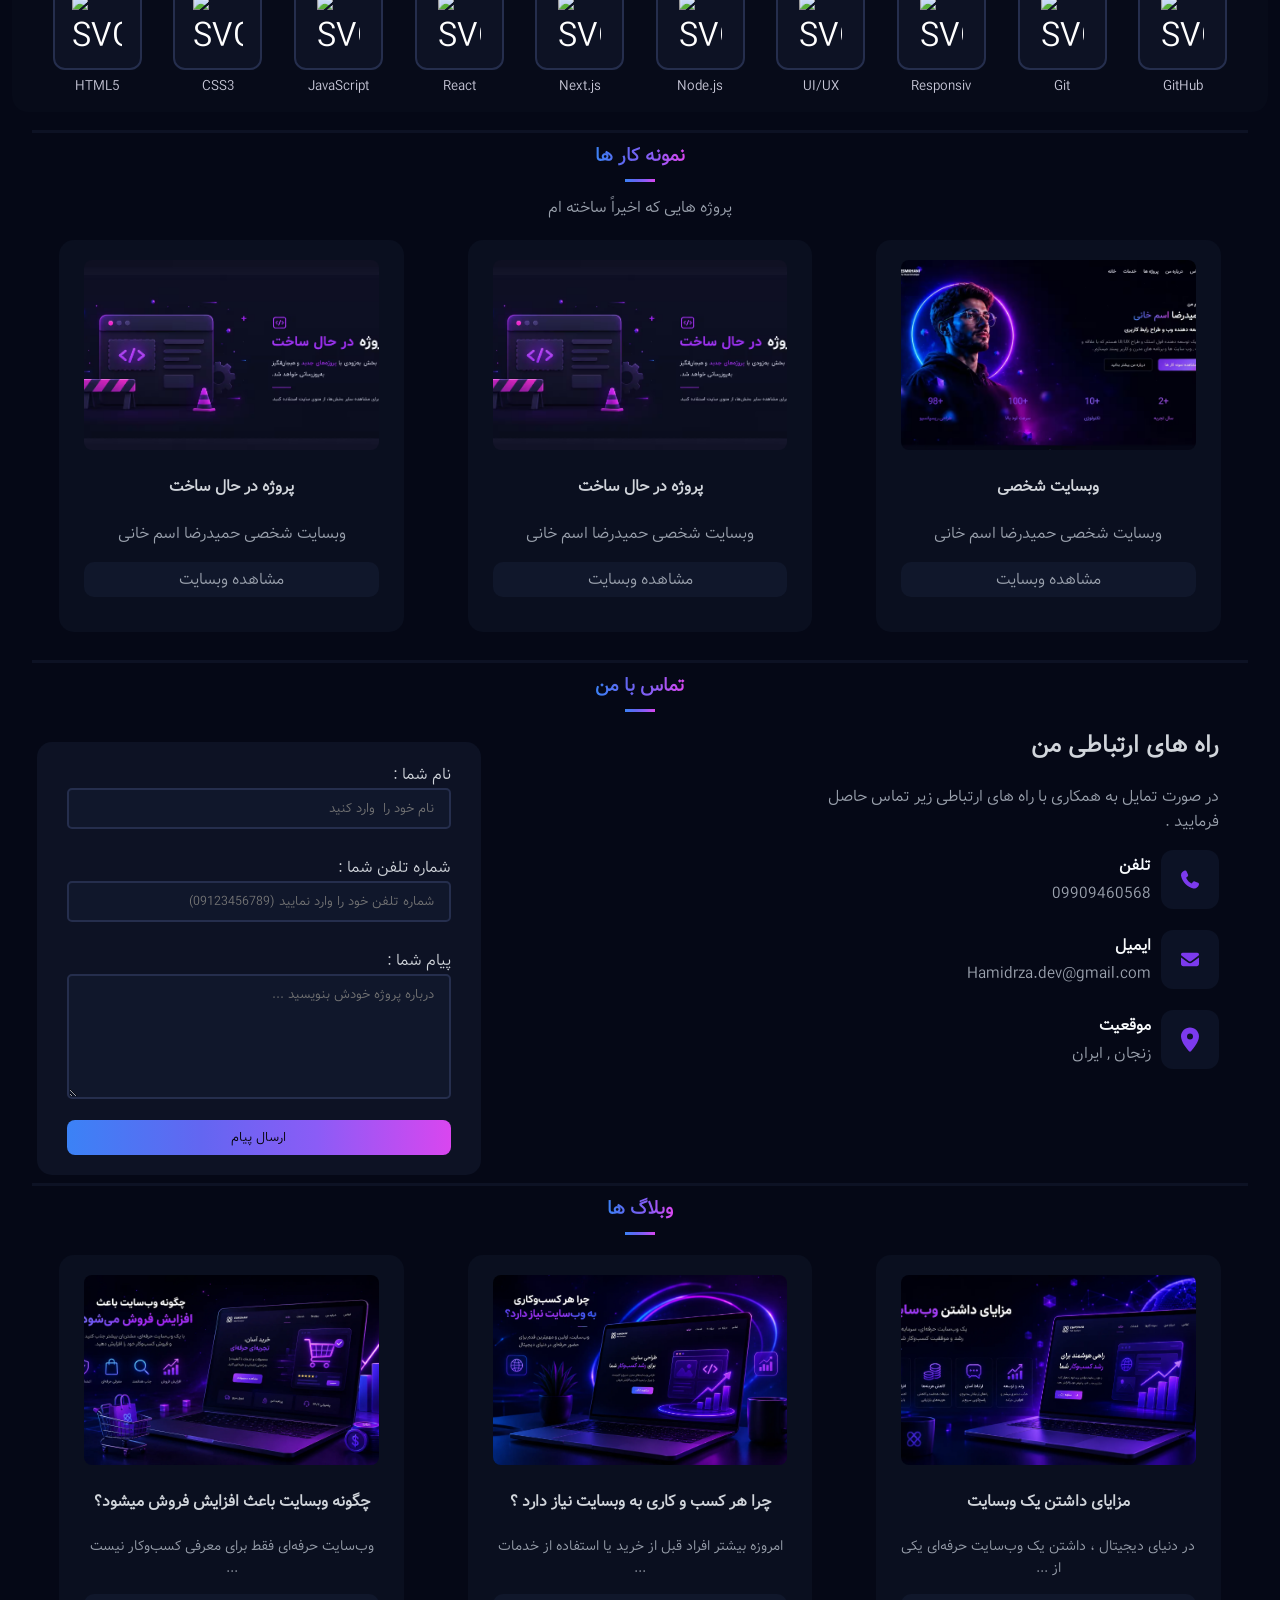
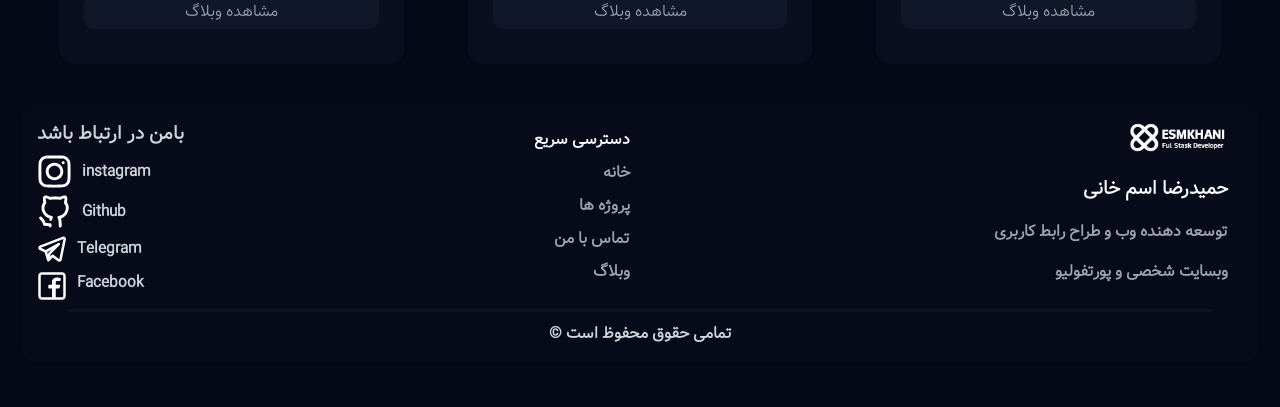
==== commit a98f0868: "Update index.html" ====
--- a/index.html
+++ b/index.html
@@ -64,7 +64,7 @@
 /* Font VAzir */
 @font-face {
     font-family: "Vazir";
-    src: url("/assets/Fonts/Vazir-Font/Vazir-Light.woff2") format("woff2");
+    src: url("./assets/Fonts/Vazir-Font/Vazir-Light.woff2") format("woff2");
     font-display: swap;
 }
 
@@ -1725,7 +1725,7 @@
         <nav id="navbar">
             <div class="navbar-content">
                 <div class="nav-logo-icon"><img
-                        src="/assets/Images/Navbar/logo.svg" alt="Navbar-Logo"
+                        src="./assets/Images/Navbar/logo.svg" alt="Navbar-Logo"
                         width="140px"
                         fetchpriority="high"></div>
                 <ul class="nav-links">
@@ -1955,7 +1955,7 @@
                             </div>
                         </div>
                     </div>
-                    <img src="/assets/Images/About/About.avif" alt="About"
+                    <img src="./assets/Images/About/About.avif" alt="About"
                         width="280px" height="280px" loading="lazy">
                 </div>
             </div>
@@ -2091,21 +2091,21 @@
             </div>
             <div class="card-Projects" dir="rtl">
                 <div class="card-project"><img
-                        src="/assets/Images/Projects/Projects-pic.avif"
+                        src="./assets/Images/Projects/Projects-pic.avif"
                         alt="image" loading="lazy">
                     <h4>وبسایت شخصی</h4>
                     <p>وبسایت شخصی حمیدرضا اسم خانی</p><button><a href>مشاهده
                             وبسایت</a></button>
                 </div>
                 <div class="card-project"><img
-                        src="/assets/Images/Projects/projeect-img.avif"
+                        src="./assets/Images/Projects/projeect-img.avif"
                         alt="image" loading="lazy">
                     <h4>پروژه در حال ساخت</h4>
                     <p>وبسایت شخصی حمیدرضا اسم خانی</p><button><a href>مشاهده
                             وبسایت</a></button>
                 </div>
                 <div class="card-project"><img
-                        src="/assets/Images/Projects/projeect-img.avif"
+                        src="./assets/Images/Projects/projeect-img.avif"
                         alt="image" loading="lazy">
                     <h4>پروژه در حال ساخت</h4>
                     <p>وبسایت شخصی حمیدرضا اسم خانی</p><button><a href>مشاهده
@@ -2198,7 +2198,7 @@
                             href="/blog-1.html">مشاهده وبلاگ</a></button>
                 </div>
                 <div class="card-project"><img
-                        src=".assets/Images/Weblogs/blog-2.webp" alt="image"
+                        src="./assets/Images/Weblogs/blog-2.webp" alt="image"
                         loading="lazy">
                     <h4>چرا هر کسب و کاری به وبسایت نیاز دارد ؟</h4>
                     <p class="blog-p">امروزه بیشتر افراد قبل از خرید یا استفاده
@@ -2235,22 +2235,22 @@
                 <div class="left-sec" dir="ltr">
                     <h3>بامن در ارتباط باشد</h3>
                     <a href="https://instagram.com/"> <img
-                            src="/assets/Images/Footer/instagram-svgrepo-com-2.svg"
+                            src="./assets/Images/Footer/instagram-svgrepo-com-2.svg"
                             alt>
                             instagram
                     </a>
                      <a href="https://github.com/"> <img   class="github"
-                            src="/assets/Images/Footer/github-svgrepo-com.svg"
+                            src="./assets/Images/Footer/github-svgrepo-com.svg"
                             alt>
                             Github
                     </a>
                     <a href="https://t.me/"> <img style="width: 30px;"
-                            src="/assets/Images/Footer/telegram-svgrepo-com-1.svg"
+                            src="./assets/Images/Footer/telegram-svgrepo-com-1.svg"
                             alt>
                             Telegram
                     </a>
                     <a href="https://facebook.com/"> <img style="width: 30px; margin-top: 7px;"
-                            src="/assets/Images/Footer/facebook-svgrepo-com.svg"
+                            src="./assets/Images/Footer/facebook-svgrepo-com.svg"
                             alt>
                             Facebook
                     </a>
